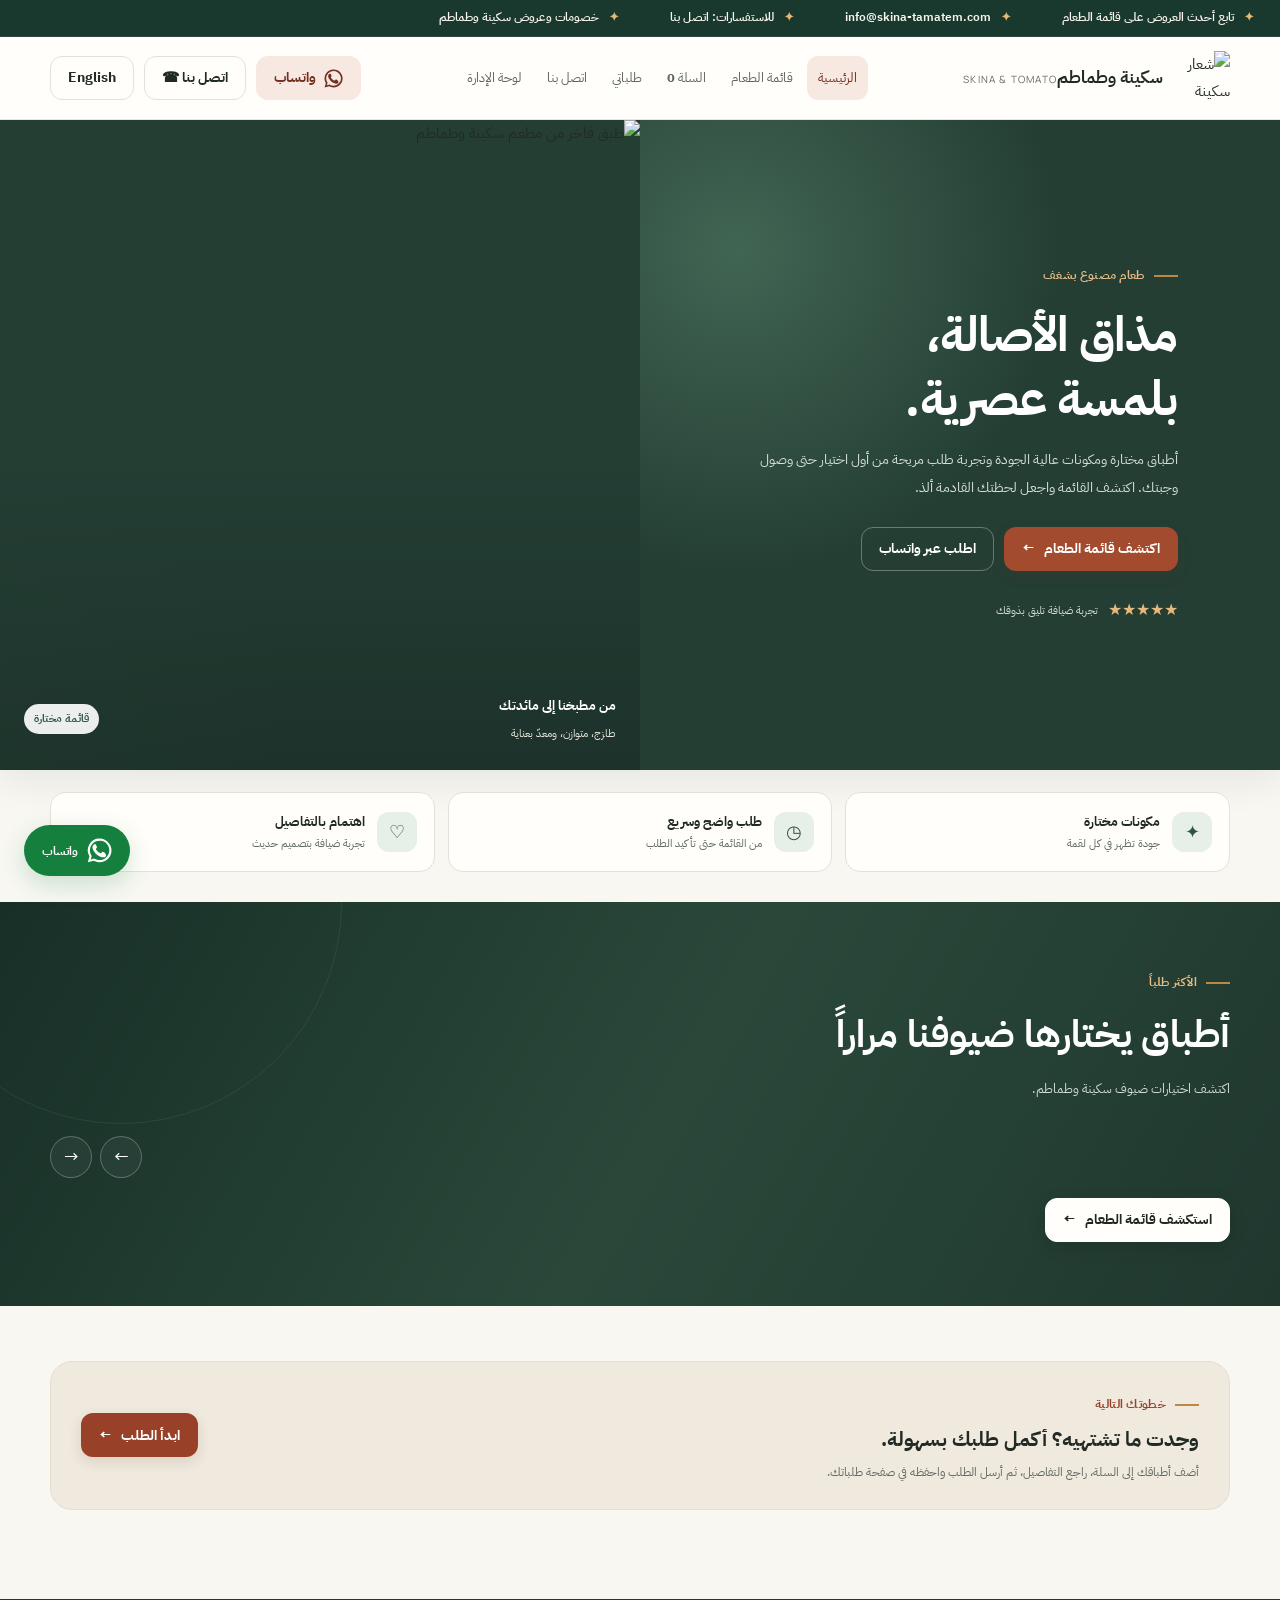
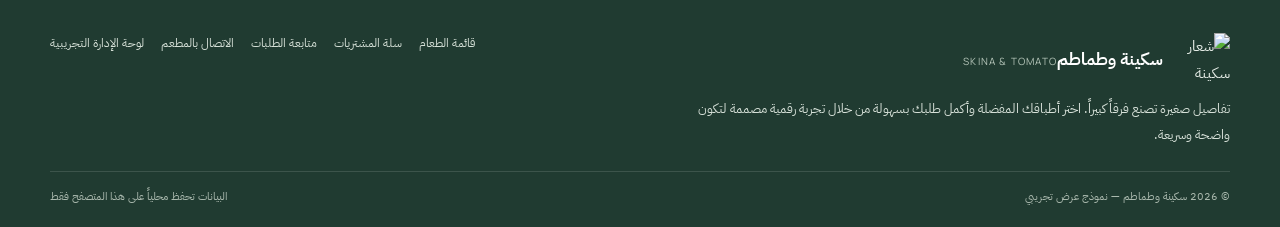
==== index.html @ c8df2e26 "Add Restaurant & Coffee System site (سكينة وطماطم) Co-Authored-By: Claude Opus 5.5 <noreply@anthropi" ====
<!doctype html>
<html lang="ar" dir="rtl">
<head>
  <meta charset="utf-8">
  <meta name="viewport" content="width=device-width, initial-scale=1">
  <meta name="theme-color" content="#243e34">
  <meta name="description" content="سكينة وطماطم - تجربة طعام راقية وطلب إلكتروني تجريبي.">
  <title>الرئيسية | سكينة وطماطم</title>
  <link rel="stylesheet" href="styles.css">
</head>
<body data-page="home" class="">
<div class="topline"><div class="ticker-viewport" aria-label="أخبار وعروض المطعم"><div class="ticker-track" id="ticker-track"><span>خصومات وعروض سكينة وطماطم</span><span>للاستفسارات: اتصل بنا</span><span>info@skina-tamatem.com</span><span>تابع أحدث العروض على قائمة الطعام</span></div></div></div>
<header class="site-header"><div class="container nav-wrap">
<a class="brand" href="index.html" aria-label="سكينة وطماطم - الرئيسية"><img class="brand-logo" src="assets/logo-tomato-knife.svg" alt="شعار سكينة وطماطم"><span><span class="brand-name" data-restaurant-name>سكينة وطماطم</span><span class="brand-en">SKINA & TOMATO</span></span></a>
<nav class="nav-links" aria-label="القائمة الرئيسية"><a href="index.html" class="active" data-nav="home">الرئيسية</a><a href="menu.html" class="" data-nav="menu">قائمة الطعام</a><a href="cart.html" class="" data-nav="cart">السلة <b class="nav-cart-count">0</b></a><a href="orders.html" class="" data-nav="orders">طلباتي</a><a href="contact.html">اتصل بنا</a><a href="admin.html" class="" data-nav="admin">لوحة الإدارة</a></nav>
<div class="nav-actions"><button class="btn btn-soft nav-order" data-action="chat-toggle"><svg class="wa-icon" viewBox="0 0 32 32" aria-hidden="true"><path fill="currentColor" d="M16 .8A15 15 0 0 0 3.1 23.5L1 31l7.7-2A15.1 15.1 0 1 0 16 .8zm0 27.4a12.2 12.2 0 0 1-6.2-1.7l-.5-.3-4.5 1.2 1.2-4.4-.3-.5A12.4 12.4 0 1 1 16 28.2zm6.8-9.3c-.4-.2-2.2-1.1-2.6-1.2-.4-.1-.6-.2-.9.2-.3.4-1 1.2-1.2 1.4-.2.3-.5.3-.9.1-2.5-1.2-4.1-2.2-5.7-5-.4-.7.4-.7 1.2-2.2.1-.3.1-.6 0-.8l-1.2-2.8c-.3-.7-.6-.6-.9-.6h-.8c-.3 0-.8.1-1.2.6-.4.4-1.6 1.5-1.6 3.7s1.6 4.3 1.8 4.6c.2.3 3.1 4.8 7.6 6.7 2.8 1.2 3.9 1.3 5.3 1.1.9-.1 2.2-.9 2.5-1.8.3-.9.3-1.7.2-1.8-.1-.2-.4-.3-.8-.5z"/></svg>واتساب</button><a class="btn btn-ghost phone-action" data-phone-link href="tel:" aria-label="اتصل بالمطعم">اتصل بنا ☎</a><button class="btn btn-ghost language-toggle" data-action="toggle-language" type="button">English</button><button class="icon-btn mobile-nav" data-action="mobile-nav" aria-label="فتح التنقل">☰</button></div>
</div><div class="container mobile-nav-links hidden" id="mobile-nav-links"><a href="index.html" class="active" data-nav="home">الرئيسية</a><a href="menu.html" class="" data-nav="menu">قائمة الطعام</a><a href="cart.html" class="" data-nav="cart">السلة</a><a href="orders.html" class="" data-nav="orders">طلباتي</a><a href="contact.html">اتصل بنا</a><a href="admin.html" data-nav="admin">لوحة الإدارة</a></div></header>
<main><section class="hero hero-fullbleed"><div class="hero-card"><div class="hero-copy"><span class="eyebrow">طعام مصنوع بشغف</span><h1>مذاق الأصالة،<br>بلمسة عصرية.</h1><p>أطباق مختارة ومكونات عالية الجودة وتجربة طلب مريحة من أول اختيار حتى وصول وجبتك. اكتشف القائمة واجعل لحظتك القادمة ألذ.</p><div class="hero-actions"><a class="btn btn-primary" href="menu.html">اكتشف قائمة الطعام <span>←</span></a><button class="btn btn-ghost" data-action="chat-toggle">اطلب عبر واتساب</button></div><div style="display:flex;align-items:center;gap:10px;margin-top:25px;color:#d3ded4;font-size:11px"><span style="color:#e6ba7f;font-size:16px">★★★★★</span><span>تجربة ضيافة تليق بذوقك</span></div></div><div class="hero-visual"><img id="home-hero-image" src="assets/hero-food-fallback.svg" alt="طبق فاخر من مطعم سكينة وطماطم"><div class="hero-note"><div><strong>من مطبخنا إلى مائدتك</strong><br><span>طازج، متوازن، ومعدّ بعناية</span></div><span class="pill" style="background:#ffffffea;color:#31594a">قائمة مختارة</span></div></div></div>
<div class="trust-row"><div class="trust-item"><div class="trust-icon">✦</div><div><strong>مكونات مختارة</strong><span>جودة تظهر في كل لقمة</span></div></div><div class="trust-item"><div class="trust-icon">◷</div><div><strong>طلب واضح وسريع</strong><span>من القائمة حتى تأكيد الطلب</span></div></div><div class="trust-item"><div class="trust-icon">♡</div><div><strong>اهتمام بالتفاصيل</strong><span>تجربة ضيافة بتصميم حديث</span></div></div></div></section><section class="popular-showcase" aria-label="الأكثر طلباً"><div class="popular-inner"><div class="popular-heading"><span class="eyebrow">الأكثر طلباً</span><h2>أطباق يختارها ضيوفنا مراراً</h2><p>اكتشف اختيارات ضيوف سكينة وطماطم.</p></div><div class="popular-carousel" id="popular-carousel"><div id="popular-slides" aria-live="polite"></div><div class="popular-controls"><div id="popular-dots" class="popular-dots"></div><div class="popular-arrows"><button type="button" data-action="popular-prev" aria-label="السابق">←</button><button type="button" data-action="popular-next" aria-label="التالي">→</button></div></div></div><a class="btn btn-primary popular-all" href="menu.html">استكشف قائمة الطعام <span>←</span></a></div></section>
<div class="container"><section class="section-sm"><div class="feature-band"><div><span class="eyebrow">خطوتك التالية</span><h3>وجدت ما تشتهيه؟ أكمل طلبك بسهولة.</h3><p>أضف أطباقك إلى السلة، راجع التفاصيل، ثم أرسل الطلب واحفظه في صفحة طلباتك.</p></div><a href="menu.html" class="btn btn-primary">ابدأ الطلب <span>←</span></a></div></section></div></main><footer class="footer"><div class="container"><div class="footer-inner"><div><a class="brand" href="index.html"><img class="brand-logo" src="assets/logo-tomato-knife.svg" alt="شعار سكينة وطماطم"><span><span class="brand-name" data-restaurant-name style="color:#fff">سكينة وطماطم</span><span class="brand-en" style="color:#b7c7bb">SKINA & TOMATO</span></span></a><p>تفاصيل صغيرة تصنع فرقاً كبيراً. اختر أطباقك المفضلة وأكمل طلبك بسهولة من خلال تجربة رقمية مصممة لتكون واضحة وسريعة.</p></div><div class="footer-links"><a href="menu.html">قائمة الطعام</a><a href="cart.html">سلة المشتريات</a><a href="orders.html">متابعة الطلبات</a><a href="contact.html">الاتصال بالمطعم</a><a href="admin.html">لوحة الإدارة التجريبية</a></div></div><div class="footer-bottom"><span>© <span id="year-now">2026</span> سكينة وطماطم — نموذج عرض تجريبي</span><span>البيانات تحفظ محلياً على هذا المتصفح فقط</span></div></div></footer>
<div id="toast" class="toast" role="status" aria-live="polite"></div>
<button class="whatsapp-fab" data-action="chat-toggle" aria-label="فتح مساعد واتساب"><svg class="wa-icon wa-icon-large" viewBox="0 0 32 32" aria-hidden="true"><path fill="currentColor" d="M16 .8A15 15 0 0 0 3.1 23.5L1 31l7.7-2A15.1 15.1 0 1 0 16 .8zm0 27.4a12.2 12.2 0 0 1-6.2-1.7l-.5-.3-4.5 1.2 1.2-4.4-.3-.5A12.4 12.4 0 1 1 16 28.2zm6.8-9.3c-.4-.2-2.2-1.1-2.6-1.2-.4-.1-.6-.2-.9.2-.3.4-1 1.2-1.2 1.4-.2.3-.5.3-.9.1-2.5-1.2-4.1-2.2-5.7-5-.4-.7.4-.7 1.2-2.2.1-.3.1-.6 0-.8l-1.2-2.8c-.3-.7-.6-.6-.9-.6h-.8c-.3 0-.8.1-1.2.6-.4.4-1.6 1.5-1.6 3.7s1.6 4.3 1.8 4.6c.2.3 3.1 4.8 7.6 6.7 2.8 1.2 3.9 1.3 5.3 1.1.9-.1 2.2-.9 2.5-1.8.3-.9.3-1.7.2-1.8-.1-.2-.4-.3-.8-.5z"/></svg><span>واتساب</span></button>
<div class="chat-panel" id="chat-panel" aria-label="مساعد واتساب"><div class="chat-top"><div><strong>مساعد سكينة وطماطم</strong><span>اختر كيف نساعدك في طلبك</span></div><button class="chat-close" data-action="chat-toggle" aria-label="إغلاق">×</button></div><div class="chat-body"><div class="chat-bubble">مرحباً بك! كيف يمكننا مساعدتك اليوم؟ سنجهز رسالتك ونفتح محادثة واتساب مع المطعم.</div><div class="chat-options"><button data-action="chat-topic" data-topic="order">🛍️ أريد إرسال طلبي الحالي</button><button data-action="chat-topic" data-topic="menu">🍽️ استفسار عن القائمة والأسعار</button><button data-action="chat-topic" data-topic="staff">💬 أريد التحدث مع فريق المطعم</button></div><div id="chat-error" class="chat-error">للتفعيل، أضف رقم واتساب المطعم من لوحة الإدارة. هذا النموذج لا يرسل رسائل تلقائياً ولا يتضمن خادماً خلفياً.</div></div></div>
<nav class="mobile-bottom-nav" aria-label="تنقل سريع"><a href="index.html" class="active" data-nav="home">الرئيسية</a><a href="menu.html" class="" data-nav="menu">المنيو</a><a href="cart.html" class="" data-nav="cart">السلة</a><a href="orders.html" class="" data-nav="orders">طلباتي</a></nav>

<script src="assets/translations.js" defer></script><script src="assets/app.js" defer></script>
</body></html>
---- styles.css ----
@import url('https://fonts.googleapis.com/css2?family=IBM+Plex+Sans+Arabic:wght@400;500;600;700&family=Manrope:wght@400;500;600;700;800&display=swap');
:root{--bg:#f7f5f0;--paper:#fffefa;--ink:#222a25;--muted:#707870;--line:#e8e4da;--brand:#9d432a;--brand-dark:#77321f;--brand-soft:#f7e8df;--green:#31594a;--green-soft:#e6efe9;--gold:#c18b48;--shadow:0 16px 50px rgba(36,39,31,.08);--radius:20px;--font:'IBM Plex Sans Arabic',Arial,sans-serif}
*{box-sizing:border-box}html{scroll-behavior:smooth}body{margin:0;background:var(--bg);color:var(--ink);font-family:var(--font);line-height:1.75}body,button,input,select,textarea{font-family:var(--font)}button,a,input,select,textarea{font-size:inherit}a{color:inherit;text-decoration:none}button{cursor:pointer}img{max-width:100%;display:block}button:focus-visible,a:focus-visible,input:focus-visible,select:focus-visible,textarea:focus-visible{outline:3px solid #dba486;outline-offset:2px}.container{width:min(1180px,calc(100% - 40px));margin-inline:auto}.topline{background:#243e34;color:#edf4ee;font-size:12px}.topline-inner{display:flex;align-items:center;justify-content:space-between;gap:16px;min-height:34px}.topline a{color:#fff3df}.site-header{background:rgba(255,254,250,.94);border-bottom:1px solid rgba(232,228,218,.9);position:sticky;top:0;z-index:30;backdrop-filter:blur(14px)}.nav-wrap{display:flex;align-items:center;justify-content:space-between;gap:24px;min-height:82px}.brand{display:inline-flex;align-items:center;gap:12px;flex-shrink:0}.brand-mark{height:46px;width:46px;border-radius:15px;background:linear-gradient(145deg,var(--brand),#c66d46);color:#fff;display:grid;place-items:center;font-size:23px;font-weight:800;box-shadow:0 8px 22px #9d432a2c}.brand-name{font-size:17px;font-weight:700;line-height:1.35}.brand-en{font-family:Manrope,sans-serif;font-size:10px;letter-spacing:2px;color:var(--muted);text-transform:uppercase}.nav-links{display:flex;align-items:center;gap:5px}.nav-links a{padding:10px 13px;border-radius:11px;font-size:13px;color:#5d665e;transition:.2s;white-space:nowrap}.nav-links a:hover,.nav-links a.active{background:var(--brand-soft);color:var(--brand-dark)}.nav-actions{display:flex;align-items:center;gap:10px}.mobile-nav{display:none}.mobile-nav-links{display:none}.mobile-nav-links a{padding:8px 12px;border-radius:9px;background:#f7f4ed;font-size:12px;color:#5d665e}.btn{display:inline-flex;align-items:center;justify-content:center;gap:9px;border:1px solid transparent;border-radius:12px;padding:11px 17px;min-height:44px;font-weight:700;font-size:13px;transition:transform .18s,background .18s,border-color .18s}.btn:hover{transform:translateY(-1px)}.btn-primary{background:var(--brand);color:white;box-shadow:0 8px 18px #9d432a20}.btn-primary:hover{background:var(--brand-dark)}.btn-soft{background:var(--brand-soft);color:var(--brand-dark)}.btn-ghost{background:var(--paper);border-color:var(--line);color:var(--ink)}.btn-danger{background:#fff0ed;color:#a93825;border-color:#f3d1c9}.btn-small{min-height:34px;padding:7px 11px;font-size:12px}.icon-btn{border:1px solid var(--line);background:var(--paper);height:38px;width:40px;border-radius:10px;display:inline-grid;place-items:center}.pill{display:inline-flex;align-items:center;gap:7px;border-radius:999px;padding:5px 10px;background:var(--green-soft);color:var(--green);font-size:11px;font-weight:700}.pill-dot{height:7px;width:7px;background:#4f8b66;border-radius:50%}.eyebrow{display:inline-flex;align-items:center;gap:9px;color:var(--brand);font-size:12px;font-weight:700;letter-spacing:.3px}.eyebrow:before{content:'';width:24px;height:2px;background:var(--gold);display:block}.section{padding:54px 0}.section-sm{padding:35px 0}.section-head{display:flex;justify-content:space-between;align-items:end;gap:22px;margin-bottom:25px}.section-head h2{margin:5px 0 0;font-size:clamp(23px,3vw,32px);line-height:1.35;letter-spacing:-.4px}.section-head p{color:var(--muted);font-size:13px;margin:8px 0 0;max-width:550px}.hero{padding:34px 0 30px}.hero-card{display:grid;grid-template-columns:1fr 1fr;min-height:440px;border-radius:30px;overflow:hidden;background:#243e34;box-shadow:var(--shadow)}.hero-copy{padding:clamp(30px,5vw,62px);color:#fff;display:flex;flex-direction:column;justify-content:center;align-items:flex-start;background:radial-gradient(circle at 15% 20%,#416553 0,transparent 43%),#243e34}.hero-copy .eyebrow{color:#e5bb87}.hero h1{font-size:clamp(30px,4vw,48px);line-height:1.35;margin:16px 0 14px;max-width:510px;letter-spacing:-.8px}.hero-copy p{color:#d5dfd7;max-width:470px;margin:0 0 25px;font-size:14px;line-height:2}.hero-actions{display:flex;flex-wrap:wrap;gap:10px}.hero .btn-primary{background:#c46c48}.hero .btn-ghost{background:transparent;border-color:#ffffff50;color:#fff}.hero-visual{position:relative;min-height:330px;overflow:hidden}.hero-visual img{width:100%;height:100%;position:absolute;inset:0;object-fit:cover;object-position:center;filter:saturate(.85)}.hero-visual:after{content:'';position:absolute;inset:0;background:linear-gradient(90deg,#243e3430,transparent 45%),linear-gradient(0deg,#182b25a3,transparent 48%)}.hero-note{position:absolute;z-index:1;bottom:24px;right:24px;left:24px;display:flex;align-items:center;justify-content:space-between;gap:18px;color:#fff}.hero-note strong{font-size:13px}.hero-note span{font-size:11px;color:#e6e6dc}.trust-row{display:grid;grid-template-columns:repeat(3,1fr);gap:13px;margin-top:18px}.trust-item{display:flex;align-items:center;gap:12px;padding:17px;border:1px solid var(--line);border-radius:15px;background:#fffefa}.trust-icon{height:40px;width:40px;display:grid;place-items:center;border-radius:12px;background:var(--green-soft);color:var(--green);font-size:18px;flex-shrink:0}.trust-item strong{display:block;font-size:13px}.trust-item span{display:block;color:var(--muted);font-size:11px;margin-top:1px}.product-grid{display:grid;grid-template-columns:repeat(4,minmax(0,1fr));gap:17px}.product-card{overflow:hidden;border-radius:18px;border:1px solid var(--line);background:var(--paper);display:flex;flex-direction:column;transition:transform .22s,box-shadow .22s;min-width:0}.product-card:hover{transform:translateY(-4px);box-shadow:var(--shadow)}.product-image{height:190px;position:relative;background:#e5e0d6;overflow:hidden}.product-image img{height:100%;width:100%;object-fit:cover;transition:transform .4s}.product-card:hover .product-image img{transform:scale(1.04)}.product-tag{position:absolute;top:12px;right:12px;background:#fffefaeb;border:1px solid #ffffffa8;border-radius:999px;padding:4px 9px;font-size:10px;font-weight:700;color:var(--green);backdrop-filter:blur(8px)}.product-body{padding:16px;display:flex;flex-direction:column;flex:1;gap:11px}.product-cat{font-size:10px;color:var(--brand);font-weight:700}.product-card h3{margin:3px 0 0;font-size:15px;line-height:1.55}.product-card p{font-size:11px;color:var(--muted);line-height:1.9;margin:0;display:-webkit-box;-webkit-line-clamp:2;-webkit-box-orient:vertical;overflow:hidden;min-height:40px}.product-bottom{display:flex;align-items:center;justify-content:space-between;gap:10px;margin-top:auto;padding-top:3px}.price{font-family:Manrope,var(--font);font-size:16px;font-weight:800;color:var(--brand);direction:ltr;white-space:nowrap}.price small{font-family:var(--font);font-size:10px;color:var(--muted);font-weight:500;direction:rtl}.add-btn{width:37px;height:37px;flex-shrink:0;border:0;border-radius:11px;background:var(--green);color:#fff;font-size:20px;display:grid;place-items:center}.add-btn:hover{background:#1c3d30}.add-btn:disabled{background:#c9ccc7;cursor:not-allowed}.out-of-stock{filter:grayscale(.4);opacity:.68}.feature-band{background:#efe9de;border:1px solid #e6ddcf;border-radius:22px;padding:26px 30px;display:flex;align-items:center;justify-content:space-between;gap:20px}.feature-band h3{font-size:20px;margin:5px 0}.feature-band p{font-size:12px;color:var(--muted);margin:0}.page-heading{padding:34px 0 26px}.page-heading .breadcrumbs{font-size:11px;color:var(--muted);margin-bottom:9px}.page-heading h1{font-size:clamp(26px,3vw,36px);line-height:1.3;margin:0;letter-spacing:-.5px}.page-heading p{margin:8px 0 0;color:var(--muted);font-size:13px;max-width:690px}.filter-row{display:flex;gap:12px;align-items:center;justify-content:space-between;flex-wrap:wrap;margin:16px 0 24px}.search-box{position:relative;flex:1;max-width:440px;min-width:210px}.search-box input{width:100%;border:1px solid var(--line);background:var(--paper);height:46px;border-radius:12px;padding:0 43px 0 14px;color:var(--ink)}.search-icon{position:absolute;right:14px;top:10px;color:#8c938b}.category-chips{display:flex;gap:7px;flex-wrap:wrap}.chip{border:1px solid var(--line);background:var(--paper);border-radius:999px;padding:8px 14px;font-size:11px;color:#636d64;font-weight:600}.chip.active,.chip:hover{background:var(--green);border-color:var(--green);color:#fff}.layout-two{display:grid;grid-template-columns:minmax(0,1fr) 340px;gap:24px;align-items:start}.panel{background:var(--paper);border:1px solid var(--line);border-radius:18px;padding:22px}.panel h2,.panel h3{margin:0 0 15px;font-size:17px}.summary-panel{position:sticky;top:115px}.summary-line{display:flex;justify-content:space-between;gap:12px;padding:8px 0;color:#687168;font-size:12px}.summary-line strong{color:var(--ink);font-weight:700}.summary-total{border-top:1px dashed #d7d0c4;margin-top:12px;padding-top:17px;font-size:15px;color:var(--ink)}.summary-total strong{font-size:19px;color:var(--brand);font-family:Manrope,sans-serif}.cart-row{display:grid;grid-template-columns:86px minmax(0,1fr) auto;gap:14px;align-items:center;padding:14px 0;border-bottom:1px solid #eeeae2}.cart-row:last-child{border-bottom:0}.cart-thumb{width:86px;height:78px;object-fit:cover;border-radius:12px;background:#eae5da}.cart-title{font-size:13px;font-weight:700;margin-bottom:3px}.cart-desc{font-size:10px;color:var(--muted)}.qty-control{display:flex;align-items:center;gap:7px;margin-top:9px}.qty-control button{border:1px solid var(--line);background:#fff;border-radius:8px;width:27px;height:27px;color:var(--ink);display:grid;place-items:center}.qty-control span{font-family:Manrope,sans-serif;font-size:12px;min-width:16px;text-align:center}.cart-actions{display:flex;flex-direction:column;align-items:end;gap:10px}.remove-link{border:0;background:transparent;color:#a64734;font-size:10px;padding:0}.empty-state{padding:44px 18px;text-align:center;border:1px dashed #d9d2c6;border-radius:16px;background:#fcfaf6}.empty-icon{margin:0 auto 12px;width:56px;height:56px;border-radius:18px;background:var(--brand-soft);color:var(--brand);display:grid;place-items:center;font-size:25px}.empty-state h3{font-size:17px;margin:0 0 5px}.empty-state p{font-size:12px;color:var(--muted);margin:0 auto 17px;max-width:420px}.form-grid{display:grid;grid-template-columns:repeat(2,minmax(0,1fr));gap:15px}.field{display:flex;flex-direction:column;gap:6px}.field.full{grid-column:1/-1}.field label{font-size:12px;font-weight:700}.field input,.field select,.field textarea{width:100%;min-height:44px;border:1px solid var(--line);background:#fffefa;border-radius:11px;padding:10px 12px;color:var(--ink)}.field textarea{min-height:90px;resize:vertical}.field small{font-size:10px;color:var(--muted)}.radio-row{display:flex;gap:10px;flex-wrap:wrap}.choice{flex:1;min-width:155px;display:flex;align-items:flex-start;gap:10px;padding:14px;border:1px solid var(--line);border-radius:13px;background:#fffefa;cursor:pointer}.choice:has(input:checked){border-color:var(--green);background:var(--green-soft)}.choice input{margin-top:5px;accent-color:var(--green)}.choice strong{display:block;font-size:12px}.choice span{display:block;color:var(--muted);font-size:10px}.notice{background:#f5f0e6;border:1px solid #e8dfce;color:#756141;border-radius:11px;padding:12px 14px;font-size:11px;line-height:1.8}.success-banner{background:var(--green-soft);border:1px solid #cce0d2;color:#265640;padding:17px;border-radius:14px;display:flex;align-items:flex-start;gap:13px;margin-bottom:18px}.success-banner .check{width:33px;height:33px;border-radius:50%;background:#fff;display:grid;place-items:center;flex-shrink:0}.success-banner strong{display:block;font-size:14px}.success-banner span{display:block;font-size:11px;margin-top:3px}.orders-list{display:flex;flex-direction:column;gap:14px}.order-card{padding:20px;border:1px solid var(--line);border-radius:16px;background:var(--paper)}.order-top{display:flex;align-items:flex-start;justify-content:space-between;gap:15px}.order-id{font-family:Manrope,sans-serif;font-size:13px;font-weight:800}.order-meta{font-size:10px;color:var(--muted);margin-top:3px}.status{display:inline-flex;align-items:center;border-radius:999px;padding:5px 10px;font-size:10px;font-weight:700;white-space:nowrap}.status-received{background:#f4ead5;color:#8a611c}.status-preparing{background:#e5eaf9;color:#4159a1}.status-ready{background:#e4efe7;color:#2c6842}.status-delivering{background:#f7e7dc;color:#95522d}.status-completed{background:#e3f1e9;color:#1c6a44}.status-cancelled{background:#f8e5e1;color:#a13e2e}.order-items{color:var(--muted);font-size:11px;margin:13px 0}.order-foot{border-top:1px solid #eeeae2;padding-top:13px;display:flex;justify-content:space-between;align-items:center;gap:14px}.order-foot strong{font-size:15px;color:var(--brand)}.footer{margin-top:45px;background:#203b31;color:#e7eee8;padding:34px 0 20px}.footer-inner{display:flex;align-items:flex-start;justify-content:space-between;gap:28px}.footer p{font-size:11px;color:#bac9be;max-width:420px;margin:9px 0 0}.footer-links{display:flex;gap:15px;flex-wrap:wrap;font-size:11px;color:#d4dfd6}.footer-bottom{border-top:1px solid #ffffff20;margin-top:24px;padding-top:15px;color:#aab9ae;font-size:10px;display:flex;justify-content:space-between;gap:10px}.toast{position:fixed;z-index:80;bottom:24px;right:24px;max-width:min(390px,calc(100% - 32px));padding:12px 17px;background:#223d32;color:#fff;border-radius:12px;box-shadow:var(--shadow);font-size:12px;opacity:0;transform:translateY(12px);pointer-events:none;transition:.22s}.toast.show{opacity:1;transform:translateY(0)}.whatsapp-fab{position:fixed;left:24px;bottom:24px;z-index:40;border:0;background:#217a50;color:white;border-radius:999px;box-shadow:0 8px 22px #1a654433;display:flex;align-items:center;gap:9px;padding:13px 18px;font-size:12px;font-weight:700}.chat-panel{display:none;position:fixed;left:24px;bottom:85px;width:min(340px,calc(100vw - 32px));z-index:41;background:var(--paper);border:1px solid var(--line);border-radius:18px;box-shadow:0 20px 70px #15231935;overflow:hidden}.chat-panel.open{display:block;animation:rise .18s ease}.chat-top{background:#217a50;color:#fff;padding:16px;display:flex;align-items:center;justify-content:space-between}.chat-top strong{font-size:14px;display:block}.chat-top span{font-size:10px;color:#d4efdf}.chat-close{background:transparent;border:0;color:white;font-size:21px}.chat-body{padding:16px}.chat-bubble{padding:12px;background:#f1f3ed;border-radius:13px 13px 13px 3px;font-size:11px;margin-bottom:12px}.chat-options{display:grid;gap:8px}.chat-options button{background:#fff;border:1px solid var(--line);border-radius:10px;padding:10px 12px;text-align:right;font-size:11px;color:var(--ink)}.chat-options button:hover{border-color:#8db8a0;background:#f4faf6}.chat-error{font-size:10px;color:#a13e2e;margin-top:11px;line-height:1.7}.admin-shell{display:grid;grid-template-columns:230px minmax(0,1fr);gap:25px;align-items:start;padding:30px 0 55px}.admin-sidebar{background:#243e34;color:#fff;border-radius:19px;padding:20px;position:sticky;top:110px}.admin-sidebar .admin-label{font:700 10px Manrope,sans-serif;letter-spacing:1.4px;color:#b6c9bc;text-transform:uppercase;margin:0 0 14px}.admin-sidebar button{width:100%;display:flex;align-items:center;gap:10px;border:0;background:transparent;color:#d8e2db;border-radius:10px;padding:12px;text-align:right;margin:3px 0;font-size:12px}.admin-sidebar button.active,.admin-sidebar button:hover{background:#ffffff18;color:#fff}.admin-sidebar button .nav-symbol{width:23px;text-align:center;font-size:17px}.admin-content{min-width:0}.admin-topbar{display:flex;justify-content:space-between;align-items:center;gap:15px;margin-bottom:22px}.admin-topbar h1{margin:0;font-size:28px;line-height:1.3}.admin-topbar p{margin:5px 0 0;color:var(--muted);font-size:12px}.metric-grid{display:grid;grid-template-columns:repeat(4,minmax(0,1fr));gap:13px;margin-bottom:20px}.metric{background:var(--paper);border:1px solid var(--line);border-radius:16px;padding:18px}.metric-label{font-size:10px;color:var(--muted);font-weight:600}.metric-value{font:800 25px Manrope,sans-serif;color:var(--ink);margin:8px 0 4px;direction:ltr;text-align:right}.metric-note{font-size:10px;color:var(--green)}.admin-section{display:none}.admin-section.active{display:block}.admin-card{background:var(--paper);border:1px solid var(--line);border-radius:17px;padding:20px;margin-bottom:16px}.admin-card-head{display:flex;justify-content:space-between;align-items:center;gap:12px;margin-bottom:15px}.admin-card-head h2{margin:0;font-size:16px}.admin-card-head p{margin:4px 0 0;font-size:10px;color:var(--muted)}.admin-orders-list,.admin-products-list{display:grid;gap:10px}.admin-order-row,.admin-product-row{display:grid;grid-template-columns:minmax(0,1fr) auto auto;gap:14px;align-items:center;padding:13px;border:1px solid #ede9e0;border-radius:12px}.admin-product-row{grid-template-columns:52px minmax(0,1fr) auto auto}.admin-mini-image{width:52px;height:50px;object-fit:cover;border-radius:9px}.row-main strong{font-size:12px;display:block}.row-main span{font-size:10px;color:var(--muted);display:block}.row-price{font:700 12px Manrope,sans-serif;direction:ltr}.admin-select{max-width:180px;min-width:120px;border:1px solid var(--line);border-radius:9px;background:#fff;padding:8px;font-size:11px}.admin-empty{text-align:center;padding:25px;color:var(--muted);font-size:12px}.modal-backdrop{position:fixed;inset:0;z-index:90;background:#182a22a6;display:none;align-items:center;justify-content:center;padding:18px}.modal-backdrop.open{display:flex}.modal{width:min(610px,100%);max-height:90vh;overflow:auto;background:var(--paper);border-radius:20px;padding:24px;box-shadow:0 30px 90px #0003}.modal-head{display:flex;justify-content:space-between;align-items:center;gap:10px;margin-bottom:18px}.modal-head h2{font-size:19px;margin:0}.modal-close{border:0;background:#f1eee6;border-radius:10px;width:36px;height:36px;font-size:20px}.admin-sidebar .brand-name{color:#fff}.admin-sidebar .brand-en{color:#b6c9bc}.admin-sidebar .brand{margin-bottom:22px}.toggle-row{display:flex;flex-direction:row;align-items:center;justify-content:space-between;gap:15px;padding:12px 0}.toggle-row input{accent-color:var(--green);width:18px;height:18px}.admin-tabs{display:none}.subtle{color:var(--muted);font-size:11px}.hidden{display:none!important}.mobile-bottom-nav{display:none}
@keyframes rise{from{transform:translateY(8px);opacity:.4}to{transform:translateY(0);opacity:1}}
@media(max-width:1050px){.nav-links a{padding:9px 8px;font-size:12px}.nav-actions .nav-order{display:none}.product-grid{grid-template-columns:repeat(3,minmax(0,1fr))}.hero-card{min-height:390px}.metric-grid{grid-template-columns:repeat(2,minmax(0,1fr))}.admin-shell{grid-template-columns:200px minmax(0,1fr)}}
@media(max-width:800px){.mobile-nav-links:not(.hidden){display:flex;gap:7px;flex-wrap:wrap;padding-bottom:12px}.container{width:min(100% - 28px,650px)}.topline-inner{justify-content:center}.topline-inner span:last-child{display:none}.nav-wrap{min-height:70px}.nav-links{display:none}.nav-actions .btn{display:none}.mobile-nav{display:inline-grid}.hero{padding-top:20px}.hero-card{grid-template-columns:1fr}.hero-copy{order:2;padding:28px}.hero-visual{order:1;min-height:260px}.hero h1{font-size:30px}.trust-row{grid-template-columns:1fr;gap:9px}.trust-item{padding:12px}.section{padding:38px 0}.section-head{align-items:flex-start;flex-direction:column;gap:10px}.product-grid{grid-template-columns:repeat(2,minmax(0,1fr));gap:12px}.product-image{height:155px}.product-body{padding:12px}.product-card h3{font-size:13px}.product-card p{font-size:10px}.product-bottom .price{font-size:14px}.feature-band{align-items:flex-start;flex-direction:column;padding:22px}.page-heading{padding:25px 0 18px}.layout-two{grid-template-columns:1fr}.summary-panel{position:static}.form-grid{grid-template-columns:1fr}.field.full{grid-column:auto}.cart-row{grid-template-columns:65px minmax(0,1fr) auto;gap:10px}.cart-thumb{width:65px;height:66px}.cart-actions{gap:7px}.footer-inner{flex-direction:column}.footer-bottom{flex-direction:column;gap:4px}.whatsapp-fab{bottom:78px;left:14px;padding:12px 14px}.chat-panel{left:14px;bottom:138px}.mobile-bottom-nav{position:fixed;bottom:0;left:0;right:0;z-index:35;display:flex;align-items:stretch;justify-content:space-around;background:#fffefaee;backdrop-filter:blur(12px);border-top:1px solid var(--line);padding:7px 5px calc(7px + env(safe-area-inset-bottom));box-shadow:0 -6px 25px #1a25151a}.mobile-bottom-nav a{flex:1;text-align:center;font-size:10px;color:var(--muted);padding:5px 2px;border-radius:9px}.mobile-bottom-nav a.active{color:var(--brand);background:var(--brand-soft)}body{padding-bottom:55px}.admin-shell{grid-template-columns:1fr;padding:20px 0 40px}.admin-sidebar{position:static;padding:10px;display:flex;gap:4px;overflow:auto}.admin-sidebar .admin-label{display:none}.admin-sidebar button{width:auto;white-space:nowrap;padding:10px}.admin-sidebar button .nav-text{display:block}.admin-sidebar button .nav-symbol{width:auto}.admin-topbar h1{font-size:23px}.admin-tabs{display:flex;gap:6px;overflow:auto}.admin-order-row{grid-template-columns:minmax(0,1fr) auto}.admin-order-row .admin-select{grid-column:1/-1;max-width:none;width:100%}.admin-product-row{grid-template-columns:46px minmax(0,1fr) auto}.admin-product-row .product-actions{grid-column:2/-1}.admin-product-row .row-price{grid-column:3;grid-row:1}.metric{padding:14px}.metric-value{font-size:21px}}
@media(max-width:430px){.product-grid{grid-template-columns:1fr 1fr}.product-image{height:132px}.product-card p{min-height:37px}.product-tag{top:7px;right:7px;font-size:9px;padding:3px 7px}.add-btn{width:33px;height:33px}.product-body{gap:8px;padding:10px}.order-top{flex-direction:column}.order-foot{align-items:flex-start;flex-direction:column}.hero-visual{min-height:210px}.hero-copy{padding:23px}.hero h1{font-size:27px}.metric-grid{gap:8px}.metric{padding:12px}.admin-topbar{align-items:flex-start;flex-direction:column}.admin-card{padding:13px}.admin-order-row{padding:10px}}

/* Update pack: full-bleed hero, contact and category management */
.hero-fullbleed{width:100vw;position:relative;left:50%;right:50%;margin-left:-50vw;margin-right:-50vw;padding:0 0 30px;overflow:hidden}.hero-fullbleed .hero-card{width:100%;max-width:none;border-radius:0;min-height:clamp(440px,54vw,650px);grid-template-columns:minmax(0,1fr) minmax(0,1fr)}.hero-fullbleed .hero-copy{padding:clamp(30px,8vw,110px);}.hero-fullbleed .hero-visual{min-height:clamp(440px,54vw,650px)}.hero-fullbleed .trust-row{width:min(1180px,calc(100% - 40px));margin:22px auto 0}.phone-action{white-space:nowrap}.contact-grid{display:grid;grid-template-columns:repeat(3,minmax(0,1fr));gap:16px;padding-bottom:50px}.contact-card{min-height:235px;display:flex;flex-direction:column;align-items:flex-start;gap:8px}.contact-card h2{margin:0;font-size:19px}.contact-card p{font-size:13px;color:var(--muted)}.contact-icon{height:48px;width:48px;border-radius:14px;background:var(--green-soft);color:var(--green);display:grid;place-items:center;font-size:24px}.disabled-phone{opacity:.7}.admin-sidebar button[data-admin-tab="categories"]{font-weight:600}
@media(max-width:800px){.hero-fullbleed .hero-card{grid-template-columns:1fr;min-height:0}.hero-fullbleed .hero-copy{order:2;padding:30px 24px}.hero-fullbleed .hero-visual{order:1;min-height:280px}.hero-fullbleed .trust-row{width:calc(100% - 28px)}.contact-grid{grid-template-columns:1fr}.phone-action{display:none!important}}

/* Dropdown category filter */
.category-select-label{display:flex;align-items:center;gap:12px;min-width:min(100%,360px);font-size:12px;font-weight:700;color:var(--muted)}.category-select-label select{flex:1;min-width:190px;min-height:46px;border:1px solid var(--line);border-radius:12px;background:var(--paper);color:var(--ink);padding:10px 38px 10px 12px;font-size:13px;box-shadow:0 4px 14px #203b3108}.category-select-label select:focus{outline:3px solid #dba486;outline-offset:2px}.delivery-map{width:100%;height:320px;border:1px solid var(--line);border-radius:14px;overflow:hidden;z-index:1}.map-tools{display:flex;align-items:center;justify-content:space-between;gap:10px;flex-wrap:wrap}.location-status{font-size:11px;color:var(--muted);line-height:1.6}.location-status.location-selected{color:#236947;font-weight:700}.address-method-row{display:flex;gap:10px;flex-wrap:wrap}.address-method-row .choice{min-width:145px}
@media(max-width:600px){.category-select-label{width:100%;align-items:stretch;flex-direction:column;gap:5px}.category-select-label select{width:100%;min-width:0}.delivery-map{height:280px}}

/* Order details popup */
.order-modal{width:min(760px,100%);padding:24px}.order-detail-grid{display:grid;grid-template-columns:repeat(2,minmax(0,1fr));gap:11px}.order-detail-box{min-width:0;padding:13px 14px;border:1px solid var(--line);border-radius:12px;background:#fffefa}.order-detail-wide{grid-column:1/-1}.order-detail-label{display:block;color:var(--muted);font-size:10px;margin-bottom:6px}.order-detail-box>strong{display:block;font-size:12px;overflow-wrap:anywhere}.order-detail-box p{margin:0;font-size:12px;line-height:1.8;overflow-wrap:anywhere}.order-detail-box .btn{margin-top:10px}.order-detail-items{display:grid;gap:0}.order-detail-item{display:flex;justify-content:space-between;align-items:flex-start;gap:15px;padding:9px 0;border-bottom:1px solid #eeeae2;font-size:11px}.order-detail-item:last-child{border-bottom:0}.order-detail-item span{overflow-wrap:anywhere}.order-detail-item strong{white-space:nowrap;font-size:11px}.order-detail-totals{display:grid;gap:8px;margin-top:13px;padding:14px;border-radius:12px;background:#f5f2eb}.order-detail-totals>div{display:flex;justify-content:space-between;gap:15px;font-size:11px}.order-detail-grand{border-top:1px solid #ddd5c8;padding-top:10px;margin-top:3px;font-size:13px!important;font-weight:800}.order-detail-grand strong{color:var(--brand)}
@media(max-width:640px){.admin-order-row{grid-template-columns:minmax(0,1fr) auto;gap:9px}.admin-order-row .row-main{grid-column:1/-1}.admin-order-row .admin-select{min-width:0;width:100%}.order-modal{padding:17px}.order-detail-grid{grid-template-columns:1fr}.order-detail-wide{grid-column:auto}.order-detail-item{gap:8px}}
.admin-order-row{grid-template-columns:minmax(0,1fr) auto auto auto}

/* V6: full-width rotating popular-dishes showcase and product discounts */
.popular-showcase{width:100%;background:linear-gradient(120deg,#182f27 0%,#29483a 52%,#20372e 100%);color:#fff;position:relative;overflow:hidden;padding:clamp(34px,5vw,68px) 0;margin:0 0 20px}
.popular-showcase:before{content:"";position:absolute;width:440px;height:440px;border:1px solid #ffffff12;border-radius:50%;top:-220px;left:-100px;pointer-events:none}
.popular-inner{width:min(1180px,calc(100% - 40px));margin:auto;display:grid;grid-template-columns:minmax(190px,.72fr) minmax(0,1.65fr);gap:20px 44px;align-items:center;position:relative}
.popular-heading{grid-column:1/-1}.popular-heading .eyebrow{color:#e9bd83}.popular-heading h2{font-size:clamp(24px,3vw,38px);margin:7px 0 8px;color:#fff}.popular-heading p{margin:0;color:#d1ddd5;font-size:13px}
.popular-carousel{min-width:0;grid-column:1/-1}.popular-slide{min-height:340px;display:grid;grid-template-columns:minmax(0,1.05fr) minmax(0,1fr);overflow:hidden;border:1px solid #ffffff22;border-radius:24px;background:#ffffff0a;box-shadow:0 22px 65px #07140f38;animation:popularFade .45s ease both}.popular-image{min-height:340px;position:relative;background:#172b23;overflow:hidden}.popular-image:after{content:"";position:absolute;inset:0;background:linear-gradient(90deg,transparent 60%,#213a30a0)}.popular-image img{width:100%;height:100%;position:absolute;inset:0;object-fit:cover}.popular-copy{display:flex;flex-direction:column;justify-content:center;align-items:flex-start;padding:clamp(22px,4vw,48px);gap:13px}.popular-kicker{font-size:11px;color:#efc48f;font-weight:800;letter-spacing:.4px}.popular-copy h3{font-size:clamp(23px,3vw,36px);line-height:1.35;margin:0;color:#fff}.popular-copy p{font-size:13px;line-height:1.9;color:#d3dfd7;margin:0;max-width:540px}.popular-price{font-size:19px;font-weight:800}.popular-price .price-current{color:#f4c58d}.popular-price .price-old{color:#c0cbc4}.popular-actions{display:flex;gap:9px;flex-wrap:wrap;margin-top:5px}.popular-actions .btn-ghost{color:#fff;border-color:#ffffff55}.popular-controls{display:flex;align-items:center;justify-content:space-between;gap:15px;margin-top:15px}.popular-dots{display:flex;align-items:center;gap:7px}.popular-dot{border:0;width:8px;height:8px;border-radius:99px;background:#ffffff55;padding:0;cursor:pointer;transition:width .2s,background .2s}.popular-dot.active{width:27px;background:#edbd83}.popular-arrows{display:flex;gap:8px}.popular-arrows button{height:37px;width:37px;border-radius:50%;border:1px solid #ffffff40;background:#ffffff0b;color:#fff;font-size:18px;cursor:pointer}.popular-arrows button:hover{background:#ffffff20}.popular-all{grid-column:1/-1;justify-self:start}.popular-empty{padding:35px;text-align:center;color:#e0e9e3;border:1px dashed #ffffff44;border-radius:16px}.price-current{font-weight:800}.price-old{font-size:.78em;color:#8b918b;font-weight:500;margin-inline-start:4px}.discount-badge{display:inline-block;background:#fce8dc;color:#9a452d;border-radius:6px;padding:3px 6px;font-size:9px;font-weight:800;white-space:nowrap}.product-discount-ribbon{position:absolute;top:12px;left:12px;background:#a9442b;color:#fff;padding:6px 9px;border-radius:8px;font-size:10px;font-weight:800;box-shadow:0 3px 12px #0002}.product-image{position:relative}.product-bottom .price{display:flex;flex-wrap:wrap;align-items:center;gap:3px 6px}.row-price .price-old{font-size:10px}.row-price .price-current{color:#a9442b}
@keyframes popularFade{from{opacity:.45;transform:translateY(5px)}to{opacity:1;transform:translateY(0)}}
@media(max-width:800px){.popular-inner{width:calc(100% - 28px);grid-template-columns:1fr;gap:18px}.popular-heading{grid-column:auto}.popular-slide{grid-template-columns:1fr;min-height:0}.popular-image{min-height:230px;height:clamp(230px,55vw,340px)}.popular-image:after{background:linear-gradient(0deg,#213a30a0,transparent 55%)}.popular-copy{padding:24px}.popular-all{grid-column:auto}.popular-showcase{padding:34px 0}.popular-controls{margin-top:12px}}
@media(max-width:430px){.popular-image{min-height:205px;height:205px}.popular-copy h3{font-size:24px}.popular-copy p{font-size:12px}.popular-actions .btn{flex:1;justify-content:center;padding-inline:10px}.product-bottom .price{font-size:12px}.discount-badge{font-size:8px}}

/* V7 brand, ticker, WhatsApp and digital payment refinements */
.brand-logo{width:58px;height:54px;object-fit:contain;flex-shrink:0}.brand{gap:9px}.brand-en{letter-spacing:1.2px}
.topline{background:#19392e;color:#f8f6ef;overflow:hidden;border-bottom:1px solid #ffffff14}.ticker-viewport{width:100%;overflow:hidden;min-height:36px;display:flex;align-items:center}.ticker-track{display:flex;align-items:center;gap:0;width:max-content;min-width:max-content;white-space:nowrap;animation:ticker-scroll 36s linear infinite;direction:ltr}.ticker-track:hover{animation-play-state:paused}.ticker-track span{display:inline-flex;align-items:center;gap:10px;padding:0 30px;font-size:11px;font-weight:600;direction:rtl}.ticker-track span:before{content:'✦';color:#e7b976;font-size:12px}.wa-icon{width:19px;height:19px;flex:0 0 auto}.wa-icon-large{width:25px;height:25px}.nav-order{gap:8px}.whatsapp-fab{background:#20a65a;gap:9px}.whatsapp-fab:hover{background:#168b49}.mobile-nav{display:none!important}.payment-options{display:grid;grid-template-columns:repeat(2,minmax(0,1fr));gap:10px}.digital-payment-details{margin-top:14px;padding:16px;border:1px solid #d5e4d8;border-radius:14px;background:#f4faf5}.digital-payment-details h3{font-size:14px;margin:0 0 10px;color:var(--green)}.payment-info-row{display:flex;justify-content:space-between;align-items:flex-start;gap:15px;padding:9px 0;border-bottom:1px solid #dfe9e0;font-size:12px}.payment-info-row:last-child{border-bottom:0}.payment-info-row span{color:var(--muted)}.payment-info-row strong{overflow-wrap:anywhere;text-align:left}.digital-payment-details>small{display:block;margin-top:10px;line-height:1.8;color:var(--muted);font-size:10px}
@keyframes ticker-scroll{0%{transform:translateX(0)}100%{transform:translateX(-50%)}}
@media(max-width:800px){.mobile-nav{display:inline-grid!important}.brand-logo{width:48px;height:46px}.ticker-track span{padding-inline:20px}.payment-options{grid-template-columns:1fr}.ticker-track{animation-duration:28s}}
@media(prefers-reduced-motion:reduce){.ticker-track{animation:none}.popular-slide{animation:none}}

/* V8 refinements: compact customer form, accessible cart removal, Visa demo fields */
.customer-form-grid{grid-template-columns:repeat(2,minmax(0,1fr));gap:13px 16px}
.customer-form-grid .field>label{font-size:12px;font-weight:700;margin-bottom:5px}
.customer-form-grid input:not([type=radio]),.customer-form-grid textarea,.customer-form-grid select{min-height:42px;padding:9px 12px;border-radius:10px;font-size:13px}
.customer-form-grid textarea{min-height:88px}
.customer-form-grid .choice{padding:11px 12px;gap:9px}
.customer-form-grid .choice strong{font-size:12px}
.customer-form-grid .choice span span{font-size:10px}
.visa-fields{display:grid;gap:12px;padding:14px;border:1px solid var(--line);border-radius:14px;background:#fffefa}
.visa-pair{display:grid;grid-template-columns:1fr 1fr;gap:12px}
.visa-fields input{width:100%;min-height:42px;border:1px solid var(--line);border-radius:9px;padding:9px 12px;direction:ltr;text-align:left}
.visa-fields .notice{font-size:11px;line-height:1.7;margin:0}
.remove-link{display:inline-flex;align-items:center;justify-content:center;gap:8px;min-height:42px;padding:9px 13px;border:1px solid #e8b8ad;border-radius:11px;background:#fff0ed;color:#a52e20;font-weight:800;font-size:13px;white-space:nowrap}
.remove-link:before{content:' ';display:inline-block;width:16px;height:16px;background:currentColor;mask:url("data:image/svg+xml,%3Csvg xmlns='http://www.w3.org/2000/svg' viewBox='0 0 24 24' fill='none' stroke='black' stroke-width='2' stroke-linecap='round' stroke-linejoin='round'%3E%3Cpath d='M3 6h18M8 6V4h8v2m-11 0 1 14h12l1-14M10 11v5m4-5v5'/%3E%3C/svg%3E") center/contain no-repeat}
.remove-link:hover{background:#fce1dc;border-color:#d88c7c}
.popular-all{color:#111!important}.popular-all:hover{color:#111!important}
@media(max-width:800px){.customer-form-grid{grid-template-columns:1fr}.visa-pair{grid-template-columns:1fr 1fr}}


/* V11 — visual quality, accessibility, and responsive refinements */
:root {
  --bg: #f8f7f2;
  --paper: #fffefa;
  --ink: #222a25;
  --muted: #626b63;
  --line: #e5e1d8;
  --brand: #984128;
  --brand-dark: #742f1f;
  --brand-soft: #f7e9e1;
  --green: #2f5546;
  --green-soft: #e7efe9;
  --gold: #bd8745;
  --shadow: 0 12px 34px rgba(24, 40, 30, .075);
  --radius: 18px;
}
html { scroll-padding-top: 96px; }
body { background: var(--bg); color: var(--ink); font-size: 15px; line-height: 1.8; -webkit-font-smoothing: antialiased; text-rendering: optimizeLegibility; }
button, input, select, textarea { color: inherit; }
button:focus-visible, a:focus-visible, input:focus-visible, select:focus-visible, textarea:focus-visible { outline: 3px solid #31594a; outline-offset: 3px; }
button:disabled { opacity: .58; cursor: not-allowed; transform: none; }
::selection { background: #dce9df; color: #1d3328; }
.nav-wrap { gap: clamp(10px, 1.45vw, 22px); }
.nav-links { gap: 3px; }
.nav-links a { font-size: 13px; padding: 10px 11px; }
.brand-name { font-size: 17px; }
.topline { font-size: 12px; }
.ticker-track span { font-size: 12px; }
.section-head p, .page-heading p { font-size: 14px; color: var(--muted); line-height: 1.9; }
.section-head { margin-bottom: 28px; }
.page-heading { padding-block: 38px 28px; }
.page-heading h1 { letter-spacing: -.25px; }
.btn { font-size: 14px; line-height: 1.4; }
.btn-primary { box-shadow: 0 5px 14px rgba(105, 47, 29, .13); }
.btn-primary:hover { box-shadow: 0 8px 20px rgba(105, 47, 29, .18); }
.panel, .admin-card, .product-card, .metric, .order-card, .contact-card { box-shadow: 0 2px 8px rgba(28, 41, 31, .025); }
.panel, .admin-card { border-color: var(--line); }
.product-grid { gap: 18px; }
.product-card { border-radius: 18px; }
.product-card:hover { box-shadow: 0 14px 32px rgba(27, 43, 33, .11); }
.product-image { height: 198px; background: #e7e4da; }
.product-image img { object-fit: cover; }
.product-card h3 { font-size: 15px; line-height: 1.6; }
.product-card p { color: #626b63; font-size: 12px; line-height: 1.8; min-height: 43px; }
.product-cat { font-size: 11px; }
.product-tag { font-size: 11px; }
.product-bottom { gap: 12px; }
.price { font-size: 16px; }
.price small { font-size: 11px; }
.category-select-label { color: var(--muted); font-size: 12px; }
.category-select-label select, .search-box input, .field input, .field select, .field textarea, .visa-fields input, .admin-select {
  border-color: #d9d7cd;
}
.category-select-label select:hover, .search-box input:hover, .field input:hover, .field select:hover, .field textarea:hover, .visa-fields input:hover { border-color: #a8b5a9; }
.cart-row { padding-block: 17px; }
.cart-title { font-size: 14px; }
.cart-desc { color: #626b63; font-size: 12px; line-height: 1.7; }
.qty-control button { min-width: 34px; min-height: 34px; }
.remove-link { min-height: 44px; font-size: 14px; box-shadow: 0 2px 4px rgba(130, 45, 32, .04); }
.field label { font-size: 13px; font-weight: 700; }
.field small { color: #626b63; font-size: 12px; line-height: 1.7; }
.summary-line { font-size: 13px; }
.order-meta, .order-items, .order-foot { font-size: 12px; }
.footer { margin-top: 54px; }
.footer p { font-size: 13px; line-height: 1.95; color: #d6e0d8; max-width: 560px; }
.footer-links { font-size: 12px; gap: 17px; }
.footer-bottom { font-size: 11px; }
.metric-label, .metric-note { font-size: 12px; }
.row-main strong { font-size: 13px; }
.row-main span { font-size: 12px; line-height: 1.7; }
.admin-card-head p, .admin-topbar p { font-size: 13px; line-height: 1.8; }
.admin-mini-image { background: #e8e6dc; }
.image-failed { background: #e8e6dc; }
/* Preserve the intentional white CTA, but guarantee dark readable text on its light surface. */
.popular-actions .btn-ghost { background: #fffefa; color: #202721; border-color: #fffefa; }
.popular-actions .btn-ghost:hover { background: #f6eadb; color: #202721; border-color: #f6eadb; }
.popular-all { background: #fffefa !important; color: #202721 !important; border: 1px solid #fffefa !important; box-shadow: 0 5px 18px rgba(0, 0, 0, .12); }
.popular-all:hover { background: #f6eadb !important; color: #202721 !important; border-color: #f6eadb !important; }
.popular-copy p { font-size: 14px; line-height: 1.95; }
.popular-arrows button { width: 42px; height: 42px; }
.popular-dot { min-width: 10px; min-height: 10px; }
.popular-image { background: #17382b; }
.popular-image img { object-fit: cover; }
.ticker-viewport { overflow: hidden; isolation: isolate; }
.admin-sidebar { scrollbar-width: thin; scrollbar-color: #6e8978 #243e34; overscroll-behavior-x: contain; }
.admin-sidebar button { flex: 0 0 auto; }
.mobile-bottom-nav a { font-size: 12px; min-height: 38px; display: flex; justify-content: center; align-items: center; }
.whatsapp-fab { z-index: 38; }
.mobile-bottom-nav { z-index: 36; }
@media (min-width: 801px) and (max-width: 1050px) {
  .nav-wrap { gap: 10px; }
  .brand { gap: 7px; }
  .brand-logo { width: 46px; height: 45px; }
  .brand-name { font-size: 15px; }
  .brand-en { font-size: 9px; letter-spacing: .7px; }
  .nav-links { gap: 1px; }
  .nav-links a { font-size: 12px; padding: 8px 6px; }
  .nav-actions { gap: 6px; }
  .phone-action { display: none; }
  .nav-actions .language-toggle { padding-inline: 10px; }
  .product-grid { grid-template-columns: repeat(3, minmax(0, 1fr)); }
}
@media (max-width: 800px) {
  .nav-wrap { gap: 8px; }
  .nav-actions { gap: 6px; }
  .nav-actions .language-toggle { display: inline-flex !important; min-height: 38px; padding: 7px 10px; font-size: 12px; }
  .brand-logo { width: 44px; height: 42px; }
  .brand-name { font-size: 15px; }
  .brand-en { font-size: 8px; letter-spacing: .5px; }
  .page-heading { padding-block: 26px 19px; }
  .page-heading p { font-size: 13px; }
  .product-grid { gap: 12px; }
  .product-image { height: 160px; }
  .product-card h3 { font-size: 13px; line-height: 1.65; }
  .product-card p { font-size: 11.5px; line-height: 1.75; min-height: 40px; }
  .product-tag { font-size: 10px; }
  .btn { font-size: 13px; }
  .footer { margin-top: 38px; }
  .mobile-bottom-nav a { font-size: 11px; }
  .popular-actions .btn { min-height: 44px; }
}
@media (max-width: 430px) {
  .container { width: calc(100% - 24px); }
  .brand { gap: 5px; }
  .brand-logo { width: 38px; height: 38px; }
  .brand-name { font-size: 14px; }
  .brand-en { display: none; }
  .nav-actions .language-toggle { font-size: 11px; padding-inline: 8px; }
  .mobile-nav { width: 36px; height: 36px; }
  .product-grid { gap: 10px; }
  .product-image { height: 140px; }
  .product-body { padding: 11px; gap: 9px; }
  .product-card h3 { font-size: 12.5px; }
  .product-card p { font-size: 11px; }
  .product-bottom { gap: 6px; align-items: center; }
  .product-bottom .price { font-size: 13px; white-space: normal; }
  .add-btn { min-width: 36px; min-height: 36px; }
  .popular-copy { padding: 20px; }
  .popular-actions { width: 100%; }
  .popular-actions .btn { flex: 1 1 140px; }
  .popular-controls button { min-width: 42px; min-height: 42px; }
  .admin-product-row { grid-template-columns: 42px minmax(0, 1fr); }
  .admin-product-row .row-price { grid-column: 2; grid-row: auto; }
  .admin-product-row .product-actions { grid-column: 1 / -1; flex-wrap: wrap; }
}
@media (prefers-reduced-motion: reduce) {
  *, *::before, *::after { scroll-behavior: auto !important; animation-duration: .01ms !important; animation-iteration-count: 1 !important; transition-duration: .01ms !important; }
}


/* V11.1 — final contrast and small-screen comfort adjustments */
.hero .btn-primary { background: #a34b2e; color: #fff; }
.hero .btn-primary:hover { background: #813720; color: #fff; }
.whatsapp-fab { background: #15803d; color: #fff; box-shadow: 0 8px 24px rgba(21, 128, 61, .2); }
.whatsapp-fab:hover { background: #166534; }
.ticker-track span { padding-inline: clamp(14px, 2vw, 30px); }
@media (max-width: 800px) {
  .whatsapp-fab { width: 48px; height: 48px; min-width: 48px; min-height: 48px; padding: 0; border-radius: 50%; justify-content: center; gap: 0; }
  .whatsapp-fab > span { display: none; }
  .whatsapp-fab .wa-icon-large { width: 25px; height: 25px; }
}
@media (max-width: 430px) {
  .hero-card { border-radius: 0; }
  .hero-copy { padding-inline: 22px; }
  .trust-item { padding: 12px 10px; gap: 8px; }
  .trust-icon { width: 34px; height: 34px; }
  .ticker-track span { padding-inline: 15px; font-size: 11px; }
}


/* V12 — order tracking timeline and clearer map-load feedback */
.map-tile-warning { margin: 9px 0 0; padding: 9px 11px; border: 1px solid #efd1a4; border-radius: 10px; background: #fff7e8; color: #83551a; font-size: 11px; line-height: 1.7; }
.order-tracker { margin: 17px 0 18px; padding: 16px 15px 12px; border: 1px solid #e9e6dc; border-radius: 14px; background: #fbfaf6; }
.tracker-heading { display: flex; align-items: center; justify-content: space-between; gap: 12px; flex-wrap: wrap; }
.tracker-heading > strong { color: var(--ink); font-size: 12px; }
.tracker-current { display: flex; align-items: center; gap: 8px; margin: 8px 0 0; color: var(--muted); font-size: 11px; }
.tracker-current strong { color: var(--green); }
.tracker-current-dot { width: 8px; height: 8px; border-radius: 50%; background: #3f815d; box-shadow: 0 0 0 4px #e3efe6; flex: 0 0 auto; }
.tracking-steps { display: flex; position: relative; align-items: flex-start; justify-content: space-between; gap: 2px; margin: 18px 0 0; direction: rtl; }
.tracking-rail { position: absolute; top: 13px; right: 9%; left: 9%; height: 3px; border-radius: 99px; overflow: hidden; background: #e5e2d8; }
.tracking-rail-fill { position: absolute; top: 0; right: 0; height: 100%; width: var(--tracking-progress, 0%); border-radius: inherit; background: #3f815d; transition: width .25s ease; }
.tracking-step { position: relative; z-index: 1; display: flex; flex: 1 1 0; min-width: 0; flex-direction: column; align-items: center; gap: 7px; text-align: center; }
.tracking-dot { display: grid; place-items: center; width: 29px; height: 29px; border: 2px solid #ddd9ce; border-radius: 50%; background: #fffefa; color: #7b8179; font-size: 10px; font-weight: 800; line-height: 1; }
.tracking-step.is-complete .tracking-dot { border-color: #3f815d; background: #3f815d; color: white; }
.tracking-step.is-current .tracking-dot { border-color: #2f5546; background: #2f5546; color: white; box-shadow: 0 0 0 4px #dfece3; }
.tracking-label { max-width: 110px; color: #777d75; font-size: 10px; line-height: 1.45; overflow-wrap: anywhere; }
.tracking-step.is-current .tracking-label { color: #244c3a; font-weight: 800; }
.tracker-cancelled { display: flex; flex-direction: column; gap: 3px; background: #fff8f6; border-color: #f0d4ce; }
.tracker-cancelled strong { color: #a13e2e; font-size: 12px; }
.tracker-cancelled span { color: #8b625a; font-size: 11px; }
@media (max-width: 600px) {
  .order-tracker { padding: 13px 9px 10px; }
  .tracking-rail { right: 8%; left: 8%; }
  .tracking-dot { width: 25px; height: 25px; font-size: 9px; }
  .tracking-rail { top: 11px; }
  .tracking-label { max-width: 68px; font-size: 9px; line-height: 1.35; }
  .tracker-current { font-size: 10px; }
}
@media (prefers-reduced-motion: reduce) {
  .tracking-rail-fill { transition: none; }
}

/* Contact inquiry form */
.contact-form-card{margin:0 0 56px;padding:clamp(20px,4vw,34px)}
.contact-form-heading{display:flex;align-items:center;gap:14px;margin-bottom:22px}
.contact-form-heading h2{margin:0 0 5px;font-size:22px}
.contact-form-heading p{margin:0;color:var(--muted);font-size:13px}
.contact-form-fields{display:grid;grid-template-columns:repeat(2,minmax(0,1fr));gap:18px}
.contact-form-fields label{display:flex;flex-direction:column;gap:8px;font-size:13px;font-weight:700;color:var(--ink)}
.contact-form-fields input,.contact-form-fields select,.contact-form-fields textarea{width:100%;min-width:0;border:1px solid var(--line);border-radius:12px;background:var(--paper);color:var(--ink);padding:12px 14px;font:inherit;font-size:14px;outline:none}
.contact-form-fields input,.contact-form-fields select{min-height:46px}
.contact-form-fields textarea{resize:vertical;line-height:1.8}
.contact-form-fields input:focus,.contact-form-fields select:focus,.contact-form-fields textarea:focus{border-color:var(--green);box-shadow:0 0 0 3px #3b72551a}
.contact-message-field{grid-column:1/-1}
.contact-form-actions{display:flex;align-items:center;gap:14px;flex-wrap:wrap;margin-top:20px}
.contact-form-actions .subtle,.contact-form-note{font-size:12px;color:var(--muted);line-height:1.7}
.contact-form-note{margin:14px 0 0}
@media(max-width:640px){.contact-form-fields{grid-template-columns:1fr}.contact-message-field{grid-column:auto}.contact-form-heading{align-items:flex-start}.contact-form-actions{align-items:flex-start;flex-direction:column}}

/* V14 — Daily operations dashboard, Jordan-local date filtering */
.daily-focus{position:relative;isolation:isolate;overflow:hidden;display:grid;grid-template-columns:minmax(0,1fr) 205px;align-items:center;gap:24px;min-height:225px;padding:28px 32px;margin-bottom:18px;border-radius:22px;color:#f8fbf7;background:radial-gradient(circle at 10% 12%,#ffffff13 0 1px,transparent 2px),linear-gradient(118deg,#1d382d 0%,#31594a 58%,#426b56 100%);box-shadow:0 16px 34px #243e3418}
.daily-focus:after{content:"";position:absolute;inset:0;z-index:-1;opacity:.22;background:linear-gradient(135deg,transparent 38%,#ffffff12 38.2%,transparent 38.5%,transparent 61%,#ffffff0c 61.2%,transparent 61.5%);pointer-events:none}
.daily-focus-copy{position:relative;z-index:1;min-width:0}.daily-eyebrow{display:flex;align-items:center;gap:9px;flex-wrap:wrap;color:#d7e8db;font-size:11px;font-weight:700;letter-spacing:.15px}.daily-live-dot{width:8px;height:8px;display:inline-block;border-radius:50%;background:#a4d8a9;box-shadow:0 0 0 4px #a4d8a91c}.timezone-chip{display:inline-flex;align-items:center;border:1px solid #ffffff2d;background:#ffffff12;border-radius:999px;padding:2px 10px;font-size:10px;color:#edf6ef}
.daily-focus h2{margin:15px 0 5px;color:#fff;font-size:clamp(21px,2.2vw,29px);line-height:1.35;letter-spacing:-.4px}.daily-focus-copy p{max-width:530px;margin:0;color:#d4e1d6;font-size:12px;line-height:1.9}.daily-date-row{display:inline-flex;align-items:center;gap:9px;margin-top:17px;padding:8px 12px;border:1px solid #ffffff20;border-radius:10px;background:#ffffff0d;color:#f7fbf7;font-size:11px;font-weight:600}.daily-calendar-icon{display:grid;place-items:center;width:25px;height:25px;border-radius:7px;background:#ffffff1b;color:#fff;font-size:16px}
.daily-focus-stat{position:relative;z-index:1;display:flex;flex-direction:column;align-items:center;justify-content:center;gap:10px}.daily-ring{width:145px;height:145px;display:flex;flex-direction:column;align-items:center;justify-content:center;gap:0;border:1px solid #ffffff55;border-radius:50%;background:radial-gradient(circle,#ffffff14 0%,#ffffff06 67%,transparent 68%);box-shadow:inset 0 0 0 8px #ffffff08,inset 0 0 0 17px #ffffff05,0 12px 35px #12271e35;outline:1px solid #ffffff12;outline-offset:7px}.daily-ring span{font-size:10px;color:#deebe0}.daily-ring strong{font:800 43px/1.18 Manrope,sans-serif;color:#fff;letter-spacing:-1px}.daily-stat-caption{font-size:9px;color:#d9e7dc;text-align:center}.daily-orbit{position:absolute;z-index:-1;pointer-events:none;border:1px solid #ffffff0f;border-radius:50%}.daily-orbit-one{width:340px;height:340px;top:-185px;right:37%;}.daily-orbit-two{width:255px;height:255px;bottom:-195px;left:9%;}
.metric-grid{gap:14px}.metric{position:relative;overflow:hidden;min-height:143px;padding:18px 18px 17px;border-radius:16px;box-shadow:0 5px 18px #243e3406;transition:transform .18s ease,border-color .18s ease,box-shadow .18s ease}.metric:hover{transform:translateY(-2px);border-color:#d4d9ce;box-shadow:0 11px 24px #243e3410}.metric:after{content:"";position:absolute;inset-inline-start:0;bottom:0;width:48px;height:3px;background:var(--metric-accent,#31594a);border-radius:0 4px 0 0}.metric-icon{display:grid;place-items:center;width:34px;height:34px;float:right;margin:0 0 8px 10px;border-radius:10px;background:var(--metric-tint,#e6efe9);color:var(--metric-accent,#31594a);font-size:18px;font-weight:700}.metric-label{padding-top:4px;font-size:11px}.metric-value{clear:both;padding-top:2px;font-size:28px;line-height:1.25;margin:6px 0}.metric-note{font-size:10px;color:var(--muted)}.metric-orders{--metric-accent:#31594a;--metric-tint:#e6efe9}.metric-active{--metric-accent:#a36b2e;--metric-tint:#f7eedf}.metric-revenue{--metric-accent:#9d432a;--metric-tint:#f7e8df}.metric-products{--metric-accent:#657c91;--metric-tint:#eaf0f4}
.admin-card{box-shadow:0 5px 20px #243e3405}.admin-card-head{align-items:center}.admin-card-head h2{font-size:16px;letter-spacing:-.15px}.admin-card-head p{font-size:11px;line-height:1.8}.admin-card-head .btn{white-space:nowrap}.quick-actions{display:flex;gap:10px;flex-wrap:wrap}.orders-toolbar{display:flex;align-items:center;justify-content:space-between;gap:14px;flex-wrap:wrap;padding:12px;margin:2px 0 14px;border:1px solid #e8e4da;border-radius:14px;background:linear-gradient(120deg,#faf9f4,#fffefa)}.orders-filter-group{display:flex;gap:7px;flex-wrap:wrap}.orders-filter-btn{display:inline-flex;align-items:center;justify-content:center;gap:8px;min-height:42px;padding:7px 13px;border:1px solid transparent;border-radius:10px;background:transparent;color:#647068;font-size:11px;font-weight:700;transition:background .16s ease,color .16s ease,border-color .16s ease,transform .16s ease}.orders-filter-btn:hover{background:#fff;color:var(--green)}.orders-filter-btn.is-active{border-color:#d5e2d8;background:#eaf2ec;color:#244b38;box-shadow:0 3px 9px #244b380b}.filter-btn-icon{font-size:15px;line-height:1}.filter-count{display:inline-grid;place-items:center;min-width:23px;height:23px;padding:0 6px;border-radius:7px;background:#eeeee7;color:#59645c;font:700 10px Manrope,sans-serif}.orders-filter-btn.is-active .filter-count{background:#31594a;color:#fff}.orders-date-caption{display:flex;align-items:center;gap:7px;flex-wrap:wrap;color:#4f5c53;font-size:10px}.timezone-dot{width:7px;height:7px;border-radius:50%;background:#69a278;box-shadow:0 0 0 3px #69a2781c}.orders-timezone-note{padding:3px 7px;border-radius:6px;background:#f1efe7;color:#7a8278;font:10px Manrope,sans-serif;direction:ltr}.admin-order-row{border-color:#ece9e1;background:#fffefa;transition:border-color .16s ease,background .16s ease,transform .16s ease}.admin-order-row:hover{border-color:#d6dfd7;background:#fff;transform:translateY(-1px)}.admin-order-row .row-main span:first-of-type{line-height:1.8}.admin-order-row .admin-select{font-family:var(--font)}.daily-empty{display:flex;flex-direction:column;align-items:center;justify-content:center;gap:7px;min-height:185px;padding:24px 18px;text-align:center;border:1px dashed #dcded4;border-radius:14px;background:linear-gradient(180deg,#fffefa,#fbfaf5)}.daily-empty-icon{display:grid;place-items:center;width:43px;height:43px;margin-bottom:2px;border-radius:13px;background:#eaf2ec;color:#31594a;font-size:22px}.daily-empty strong{font-size:13px;color:#29372e}.daily-empty>span:not(.daily-empty-icon){max-width:360px;color:var(--muted);font-size:11px;line-height:1.9}.daily-empty .btn{margin-top:6px}.admin-topbar .pill{flex-shrink:0}.orders-filter-btn:focus-visible{outline:3px solid #dba486;outline-offset:2px}
@media(max-width:800px){.daily-focus{grid-template-columns:minmax(0,1fr) 130px;gap:14px;padding:23px 20px;border-radius:18px}.daily-ring{width:112px;height:112px}.daily-ring strong{font-size:34px}.daily-focus h2{font-size:22px}.daily-focus-copy p{font-size:11px}.metric-grid{gap:10px}.metric{min-height:136px}.orders-toolbar{align-items:flex-start;flex-direction:column}.orders-date-caption{padding-inline:3px}.admin-card-head .btn{white-space:normal}}
@media(max-width:520px){.daily-focus{grid-template-columns:minmax(0,1fr);padding:22px 18px;gap:17px}.daily-focus-stat{flex-direction:row;justify-content:flex-start;gap:13px}.daily-ring{width:75px;height:75px;outline-offset:4px;box-shadow:inset 0 0 0 5px #ffffff08}.daily-ring span{font-size:8px}.daily-ring strong{font-size:25px}.daily-stat-caption{font-size:10px}.daily-focus h2{font-size:21px}.daily-date-row{font-size:10px}.metric-grid{grid-template-columns:repeat(2,minmax(0,1fr));gap:8px}.metric{min-height:132px;padding:13px 12px}.metric-icon{width:29px;height:29px;font-size:15px;margin-inline-start:7px}.metric-label{font-size:10px}.metric-value{font-size:24px}.metric-note{font-size:9px}.orders-filter-group{width:100%;display:grid;grid-template-columns:repeat(2,minmax(0,1fr))}.orders-filter-btn{padding:7px 8px;gap:6px}.orders-date-caption{font-size:9px}.admin-card-head{align-items:flex-start}.admin-card-head .btn{font-size:10px;padding:8px 10px}.admin-order-row{border-radius:11px}}
@media(prefers-reduced-motion:reduce){.metric,.admin-order-row,.orders-filter-btn{transition:none}}
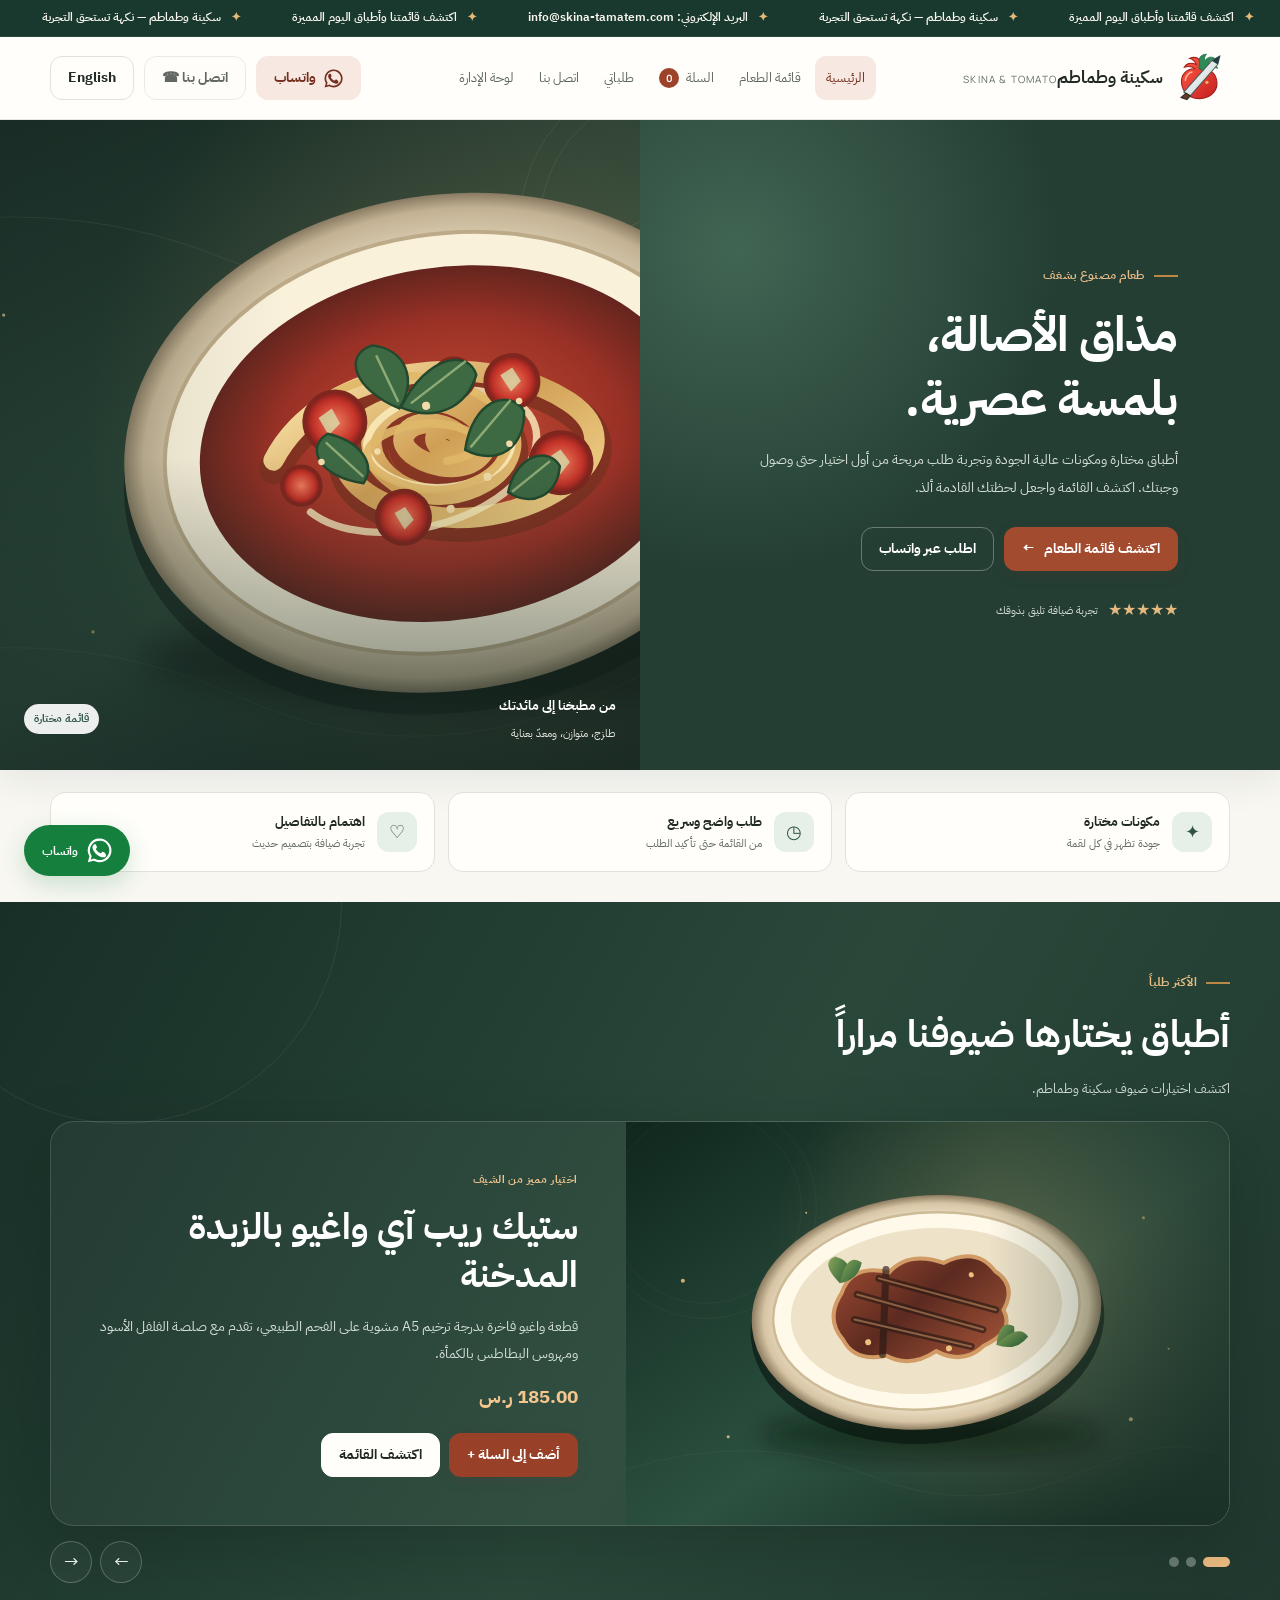
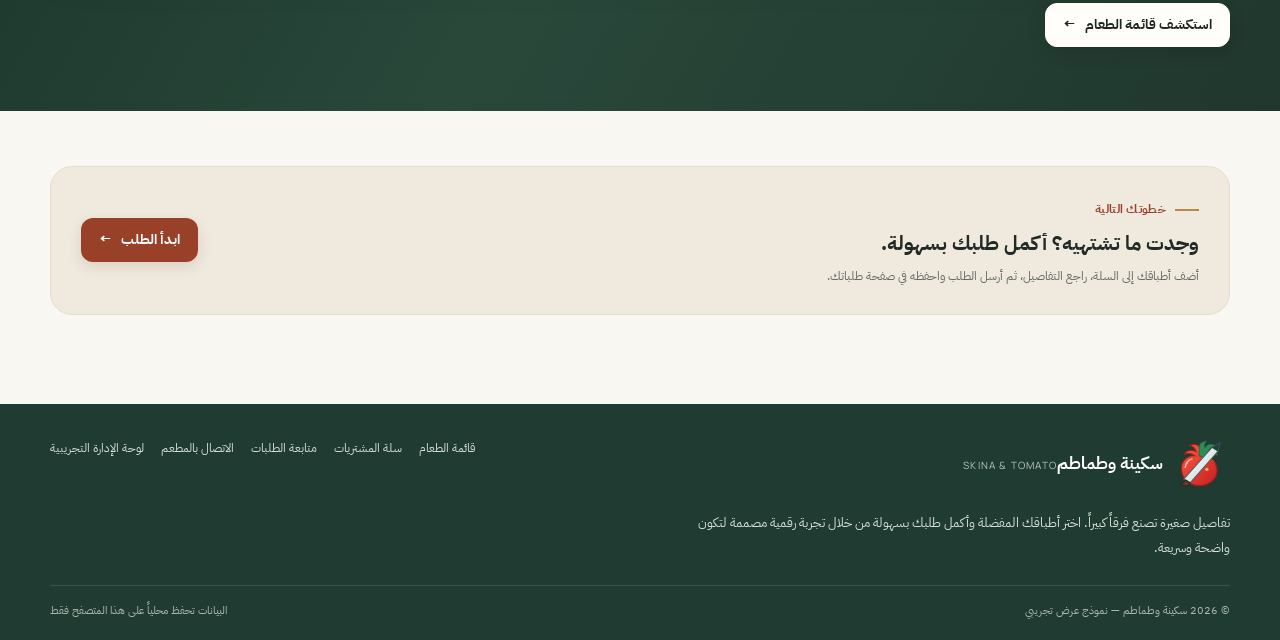
==== commit d97d9367: "Fix stylesheet path on home page Co-Authored-By: Claude Opus 5.5 <noreply@anthropic.com> Claude-Sess" ====
--- a/index.html
+++ b/index.html
@@ -6,7 +6,7 @@
   <meta name="theme-color" content="#243e34">
   <meta name="description" content="سكينة وطماطم - تجربة طعام راقية وطلب إلكتروني تجريبي.">
   <title>الرئيسية | سكينة وطماطم</title>
-  <link rel="stylesheet" href="styles.css">
+  <link rel="stylesheet" href="assets/styles.css">
 </head>
 <body data-page="home" class="">
 <div class="topline"><div class="ticker-viewport" aria-label="أخبار وعروض المطعم"><div class="ticker-track" id="ticker-track"><span>خصومات وعروض سكينة وطماطم</span><span>للاستفسارات: اتصل بنا</span><span>info@skina-tamatem.com</span><span>تابع أحدث العروض على قائمة الطعام</span></div></div></div>
--- a/assets/styles.css
+++ b/assets/styles.css
@@ -0,0 +1,287 @@
+@import url('https://fonts.googleapis.com/css2?family=IBM+Plex+Sans+Arabic:wght@400;500;600;700&family=Manrope:wght@400;500;600;700;800&display=swap');
+:root{--bg:#f7f5f0;--paper:#fffefa;--ink:#222a25;--muted:#707870;--line:#e8e4da;--brand:#9d432a;--brand-dark:#77321f;--brand-soft:#f7e8df;--green:#31594a;--green-soft:#e6efe9;--gold:#c18b48;--shadow:0 16px 50px rgba(36,39,31,.08);--radius:20px;--font:'IBM Plex Sans Arabic',Arial,sans-serif}
+*{box-sizing:border-box}html{scroll-behavior:smooth}body{margin:0;background:var(--bg);color:var(--ink);font-family:var(--font);line-height:1.75}body,button,input,select,textarea{font-family:var(--font)}button,a,input,select,textarea{font-size:inherit}a{color:inherit;text-decoration:none}button{cursor:pointer}img{max-width:100%;display:block}button:focus-visible,a:focus-visible,input:focus-visible,select:focus-visible,textarea:focus-visible{outline:3px solid #dba486;outline-offset:2px}.container{width:min(1180px,calc(100% - 40px));margin-inline:auto}.topline{background:#243e34;color:#edf4ee;font-size:12px}.topline-inner{display:flex;align-items:center;justify-content:space-between;gap:16px;min-height:34px}.topline a{color:#fff3df}.site-header{background:rgba(255,254,250,.94);border-bottom:1px solid rgba(232,228,218,.9);position:sticky;top:0;z-index:30;backdrop-filter:blur(14px)}.nav-wrap{display:flex;align-items:center;justify-content:space-between;gap:24px;min-height:82px}.brand{display:inline-flex;align-items:center;gap:12px;flex-shrink:0}.brand-mark{height:46px;width:46px;border-radius:15px;background:linear-gradient(145deg,var(--brand),#c66d46);color:#fff;display:grid;place-items:center;font-size:23px;font-weight:800;box-shadow:0 8px 22px #9d432a2c}.brand-name{font-size:17px;font-weight:700;line-height:1.35}.brand-en{font-family:Manrope,sans-serif;font-size:10px;letter-spacing:2px;color:var(--muted);text-transform:uppercase}.nav-links{display:flex;align-items:center;gap:5px}.nav-links a{padding:10px 13px;border-radius:11px;font-size:13px;color:#5d665e;transition:.2s;white-space:nowrap}.nav-links a:hover,.nav-links a.active{background:var(--brand-soft);color:var(--brand-dark)}.nav-actions{display:flex;align-items:center;gap:10px}.mobile-nav{display:none}.mobile-nav-links{display:none}.mobile-nav-links a{padding:8px 12px;border-radius:9px;background:#f7f4ed;font-size:12px;color:#5d665e}.btn{display:inline-flex;align-items:center;justify-content:center;gap:9px;border:1px solid transparent;border-radius:12px;padding:11px 17px;min-height:44px;font-weight:700;font-size:13px;transition:transform .18s,background .18s,border-color .18s}.btn:hover{transform:translateY(-1px)}.btn-primary{background:var(--brand);color:white;box-shadow:0 8px 18px #9d432a20}.btn-primary:hover{background:var(--brand-dark)}.btn-soft{background:var(--brand-soft);color:var(--brand-dark)}.btn-ghost{background:var(--paper);border-color:var(--line);color:var(--ink)}.btn-danger{background:#fff0ed;color:#a93825;border-color:#f3d1c9}.btn-small{min-height:34px;padding:7px 11px;font-size:12px}.icon-btn{border:1px solid var(--line);background:var(--paper);height:38px;width:40px;border-radius:10px;display:inline-grid;place-items:center}.pill{display:inline-flex;align-items:center;gap:7px;border-radius:999px;padding:5px 10px;background:var(--green-soft);color:var(--green);font-size:11px;font-weight:700}.pill-dot{height:7px;width:7px;background:#4f8b66;border-radius:50%}.eyebrow{display:inline-flex;align-items:center;gap:9px;color:var(--brand);font-size:12px;font-weight:700;letter-spacing:.3px}.eyebrow:before{content:'';width:24px;height:2px;background:var(--gold);display:block}.section{padding:54px 0}.section-sm{padding:35px 0}.section-head{display:flex;justify-content:space-between;align-items:end;gap:22px;margin-bottom:25px}.section-head h2{margin:5px 0 0;font-size:clamp(23px,3vw,32px);line-height:1.35;letter-spacing:-.4px}.section-head p{color:var(--muted);font-size:13px;margin:8px 0 0;max-width:550px}.hero{padding:34px 0 30px}.hero-card{display:grid;grid-template-columns:1fr 1fr;min-height:440px;border-radius:30px;overflow:hidden;background:#243e34;box-shadow:var(--shadow)}.hero-copy{padding:clamp(30px,5vw,62px);color:#fff;display:flex;flex-direction:column;justify-content:center;align-items:flex-start;background:radial-gradient(circle at 15% 20%,#416553 0,transparent 43%),#243e34}.hero-copy .eyebrow{color:#e5bb87}.hero h1{font-size:clamp(30px,4vw,48px);line-height:1.35;margin:16px 0 14px;max-width:510px;letter-spacing:-.8px}.hero-copy p{color:#d5dfd7;max-width:470px;margin:0 0 25px;font-size:14px;line-height:2}.hero-actions{display:flex;flex-wrap:wrap;gap:10px}.hero .btn-primary{background:#c46c48}.hero .btn-ghost{background:transparent;border-color:#ffffff50;color:#fff}.hero-visual{position:relative;min-height:330px;overflow:hidden}.hero-visual img{width:100%;height:100%;position:absolute;inset:0;object-fit:cover;object-position:center;filter:saturate(.85)}.hero-visual:after{content:'';position:absolute;inset:0;background:linear-gradient(90deg,#243e3430,transparent 45%),linear-gradient(0deg,#182b25a3,transparent 48%)}.hero-note{position:absolute;z-index:1;bottom:24px;right:24px;left:24px;display:flex;align-items:center;justify-content:space-between;gap:18px;color:#fff}.hero-note strong{font-size:13px}.hero-note span{font-size:11px;color:#e6e6dc}.trust-row{display:grid;grid-template-columns:repeat(3,1fr);gap:13px;margin-top:18px}.trust-item{display:flex;align-items:center;gap:12px;padding:17px;border:1px solid var(--line);border-radius:15px;background:#fffefa}.trust-icon{height:40px;width:40px;display:grid;place-items:center;border-radius:12px;background:var(--green-soft);color:var(--green);font-size:18px;flex-shrink:0}.trust-item strong{display:block;font-size:13px}.trust-item span{display:block;color:var(--muted);font-size:11px;margin-top:1px}.product-grid{display:grid;grid-template-columns:repeat(4,minmax(0,1fr));gap:17px}.product-card{overflow:hidden;border-radius:18px;border:1px solid var(--line);background:var(--paper);display:flex;flex-direction:column;transition:transform .22s,box-shadow .22s;min-width:0}.product-card:hover{transform:translateY(-4px);box-shadow:var(--shadow)}.product-image{height:190px;position:relative;background:#e5e0d6;overflow:hidden}.product-image img{height:100%;width:100%;object-fit:cover;transition:transform .4s}.product-card:hover .product-image img{transform:scale(1.04)}.product-tag{position:absolute;top:12px;right:12px;background:#fffefaeb;border:1px solid #ffffffa8;border-radius:999px;padding:4px 9px;font-size:10px;font-weight:700;color:var(--green);backdrop-filter:blur(8px)}.product-body{padding:16px;display:flex;flex-direction:column;flex:1;gap:11px}.product-cat{font-size:10px;color:var(--brand);font-weight:700}.product-card h3{margin:3px 0 0;font-size:15px;line-height:1.55}.product-card p{font-size:11px;color:var(--muted);line-height:1.9;margin:0;display:-webkit-box;-webkit-line-clamp:2;-webkit-box-orient:vertical;overflow:hidden;min-height:40px}.product-bottom{display:flex;align-items:center;justify-content:space-between;gap:10px;margin-top:auto;padding-top:3px}.price{font-family:Manrope,var(--font);font-size:16px;font-weight:800;color:var(--brand);direction:ltr;white-space:nowrap}.price small{font-family:var(--font);font-size:10px;color:var(--muted);font-weight:500;direction:rtl}.add-btn{width:37px;height:37px;flex-shrink:0;border:0;border-radius:11px;background:var(--green);color:#fff;font-size:20px;display:grid;place-items:center}.add-btn:hover{background:#1c3d30}.add-btn:disabled{background:#c9ccc7;cursor:not-allowed}.out-of-stock{filter:grayscale(.4);opacity:.68}.feature-band{background:#efe9de;border:1px solid #e6ddcf;border-radius:22px;padding:26px 30px;display:flex;align-items:center;justify-content:space-between;gap:20px}.feature-band h3{font-size:20px;margin:5px 0}.feature-band p{font-size:12px;color:var(--muted);margin:0}.page-heading{padding:34px 0 26px}.page-heading .breadcrumbs{font-size:11px;color:var(--muted);margin-bottom:9px}.page-heading h1{font-size:clamp(26px,3vw,36px);line-height:1.3;margin:0;letter-spacing:-.5px}.page-heading p{margin:8px 0 0;color:var(--muted);font-size:13px;max-width:690px}.filter-row{display:flex;gap:12px;align-items:center;justify-content:space-between;flex-wrap:wrap;margin:16px 0 24px}.search-box{position:relative;flex:1;max-width:440px;min-width:210px}.search-box input{width:100%;border:1px solid var(--line);background:var(--paper);height:46px;border-radius:12px;padding:0 43px 0 14px;color:var(--ink)}.search-icon{position:absolute;right:14px;top:10px;color:#8c938b}.category-chips{display:flex;gap:7px;flex-wrap:wrap}.chip{border:1px solid var(--line);background:var(--paper);border-radius:999px;padding:8px 14px;font-size:11px;color:#636d64;font-weight:600}.chip.active,.chip:hover{background:var(--green);border-color:var(--green);color:#fff}.layout-two{display:grid;grid-template-columns:minmax(0,1fr) 340px;gap:24px;align-items:start}.panel{background:var(--paper);border:1px solid var(--line);border-radius:18px;padding:22px}.panel h2,.panel h3{margin:0 0 15px;font-size:17px}.summary-panel{position:sticky;top:115px}.summary-line{display:flex;justify-content:space-between;gap:12px;padding:8px 0;color:#687168;font-size:12px}.summary-line strong{color:var(--ink);font-weight:700}.summary-total{border-top:1px dashed #d7d0c4;margin-top:12px;padding-top:17px;font-size:15px;color:var(--ink)}.summary-total strong{font-size:19px;color:var(--brand);font-family:Manrope,sans-serif}.cart-row{display:grid;grid-template-columns:86px minmax(0,1fr) auto;gap:14px;align-items:center;padding:14px 0;border-bottom:1px solid #eeeae2}.cart-row:last-child{border-bottom:0}.cart-thumb{width:86px;height:78px;object-fit:cover;border-radius:12px;background:#eae5da}.cart-title{font-size:13px;font-weight:700;margin-bottom:3px}.cart-desc{font-size:10px;color:var(--muted)}.qty-control{display:flex;align-items:center;gap:7px;margin-top:9px}.qty-control button{border:1px solid var(--line);background:#fff;border-radius:8px;width:27px;height:27px;color:var(--ink);display:grid;place-items:center}.qty-control span{font-family:Manrope,sans-serif;font-size:12px;min-width:16px;text-align:center}.cart-actions{display:flex;flex-direction:column;align-items:end;gap:10px}.remove-link{border:0;background:transparent;color:#a64734;font-size:10px;padding:0}.empty-state{padding:44px 18px;text-align:center;border:1px dashed #d9d2c6;border-radius:16px;background:#fcfaf6}.empty-icon{margin:0 auto 12px;width:56px;height:56px;border-radius:18px;background:var(--brand-soft);color:var(--brand);display:grid;place-items:center;font-size:25px}.empty-state h3{font-size:17px;margin:0 0 5px}.empty-state p{font-size:12px;color:var(--muted);margin:0 auto 17px;max-width:420px}.form-grid{display:grid;grid-template-columns:repeat(2,minmax(0,1fr));gap:15px}.field{display:flex;flex-direction:column;gap:6px}.field.full{grid-column:1/-1}.field label{font-size:12px;font-weight:700}.field input,.field select,.field textarea{width:100%;min-height:44px;border:1px solid var(--line);background:#fffefa;border-radius:11px;padding:10px 12px;color:var(--ink)}.field textarea{min-height:90px;resize:vertical}.field small{font-size:10px;color:var(--muted)}.radio-row{display:flex;gap:10px;flex-wrap:wrap}.choice{flex:1;min-width:155px;display:flex;align-items:flex-start;gap:10px;padding:14px;border:1px solid var(--line);border-radius:13px;background:#fffefa;cursor:pointer}.choice:has(input:checked){border-color:var(--green);background:var(--green-soft)}.choice input{margin-top:5px;accent-color:var(--green)}.choice strong{display:block;font-size:12px}.choice span{display:block;color:var(--muted);font-size:10px}.notice{background:#f5f0e6;border:1px solid #e8dfce;color:#756141;border-radius:11px;padding:12px 14px;font-size:11px;line-height:1.8}.success-banner{background:var(--green-soft);border:1px solid #cce0d2;color:#265640;padding:17px;border-radius:14px;display:flex;align-items:flex-start;gap:13px;margin-bottom:18px}.success-banner .check{width:33px;height:33px;border-radius:50%;background:#fff;display:grid;place-items:center;flex-shrink:0}.success-banner strong{display:block;font-size:14px}.success-banner span{display:block;font-size:11px;margin-top:3px}.orders-list{display:flex;flex-direction:column;gap:14px}.order-card{padding:20px;border:1px solid var(--line);border-radius:16px;background:var(--paper)}.order-top{display:flex;align-items:flex-start;justify-content:space-between;gap:15px}.order-id{font-family:Manrope,sans-serif;font-size:13px;font-weight:800}.order-meta{font-size:10px;color:var(--muted);margin-top:3px}.status{display:inline-flex;align-items:center;border-radius:999px;padding:5px 10px;font-size:10px;font-weight:700;white-space:nowrap}.status-received{background:#f4ead5;color:#8a611c}.status-preparing{background:#e5eaf9;color:#4159a1}.status-ready{background:#e4efe7;color:#2c6842}.status-delivering{background:#f7e7dc;color:#95522d}.status-completed{background:#e3f1e9;color:#1c6a44}.status-cancelled{background:#f8e5e1;color:#a13e2e}.order-items{color:var(--muted);font-size:11px;margin:13px 0}.order-foot{border-top:1px solid #eeeae2;padding-top:13px;display:flex;justify-content:space-between;align-items:center;gap:14px}.order-foot strong{font-size:15px;color:var(--brand)}.footer{margin-top:45px;background:#203b31;color:#e7eee8;padding:34px 0 20px}.footer-inner{display:flex;align-items:flex-start;justify-content:space-between;gap:28px}.footer p{font-size:11px;color:#bac9be;max-width:420px;margin:9px 0 0}.footer-links{display:flex;gap:15px;flex-wrap:wrap;font-size:11px;color:#d4dfd6}.footer-bottom{border-top:1px solid #ffffff20;margin-top:24px;padding-top:15px;color:#aab9ae;font-size:10px;display:flex;justify-content:space-between;gap:10px}.toast{position:fixed;z-index:80;bottom:24px;right:24px;max-width:min(390px,calc(100% - 32px));padding:12px 17px;background:#223d32;color:#fff;border-radius:12px;box-shadow:var(--shadow);font-size:12px;opacity:0;transform:translateY(12px);pointer-events:none;transition:.22s}.toast.show{opacity:1;transform:translateY(0)}.whatsapp-fab{position:fixed;left:24px;bottom:24px;z-index:40;border:0;background:#217a50;color:white;border-radius:999px;box-shadow:0 8px 22px #1a654433;display:flex;align-items:center;gap:9px;padding:13px 18px;font-size:12px;font-weight:700}.chat-panel{display:none;position:fixed;left:24px;bottom:85px;width:min(340px,calc(100vw - 32px));z-index:41;background:var(--paper);border:1px solid var(--line);border-radius:18px;box-shadow:0 20px 70px #15231935;overflow:hidden}.chat-panel.open{display:block;animation:rise .18s ease}.chat-top{background:#217a50;color:#fff;padding:16px;display:flex;align-items:center;justify-content:space-between}.chat-top strong{font-size:14px;display:block}.chat-top span{font-size:10px;color:#d4efdf}.chat-close{background:transparent;border:0;color:white;font-size:21px}.chat-body{padding:16px}.chat-bubble{padding:12px;background:#f1f3ed;border-radius:13px 13px 13px 3px;font-size:11px;margin-bottom:12px}.chat-options{display:grid;gap:8px}.chat-options button{background:#fff;border:1px solid var(--line);border-radius:10px;padding:10px 12px;text-align:right;font-size:11px;color:var(--ink)}.chat-options button:hover{border-color:#8db8a0;background:#f4faf6}.chat-error{font-size:10px;color:#a13e2e;margin-top:11px;line-height:1.7}.admin-shell{display:grid;grid-template-columns:230px minmax(0,1fr);gap:25px;align-items:start;padding:30px 0 55px}.admin-sidebar{background:#243e34;color:#fff;border-radius:19px;padding:20px;position:sticky;top:110px}.admin-sidebar .admin-label{font:700 10px Manrope,sans-serif;letter-spacing:1.4px;color:#b6c9bc;text-transform:uppercase;margin:0 0 14px}.admin-sidebar button{width:100%;display:flex;align-items:center;gap:10px;border:0;background:transparent;color:#d8e2db;border-radius:10px;padding:12px;text-align:right;margin:3px 0;font-size:12px}.admin-sidebar button.active,.admin-sidebar button:hover{background:#ffffff18;color:#fff}.admin-sidebar button .nav-symbol{width:23px;text-align:center;font-size:17px}.admin-content{min-width:0}.admin-topbar{display:flex;justify-content:space-between;align-items:center;gap:15px;margin-bottom:22px}.admin-topbar h1{margin:0;font-size:28px;line-height:1.3}.admin-topbar p{margin:5px 0 0;color:var(--muted);font-size:12px}.metric-grid{display:grid;grid-template-columns:repeat(4,minmax(0,1fr));gap:13px;margin-bottom:20px}.metric{background:var(--paper);border:1px solid var(--line);border-radius:16px;padding:18px}.metric-label{font-size:10px;color:var(--muted);font-weight:600}.metric-value{font:800 25px Manrope,sans-serif;color:var(--ink);margin:8px 0 4px;direction:ltr;text-align:right}.metric-note{font-size:10px;color:var(--green)}.admin-section{display:none}.admin-section.active{display:block}.admin-card{background:var(--paper);border:1px solid var(--line);border-radius:17px;padding:20px;margin-bottom:16px}.admin-card-head{display:flex;justify-content:space-between;align-items:center;gap:12px;margin-bottom:15px}.admin-card-head h2{margin:0;font-size:16px}.admin-card-head p{margin:4px 0 0;font-size:10px;color:var(--muted)}.admin-orders-list,.admin-products-list{display:grid;gap:10px}.admin-order-row,.admin-product-row{display:grid;grid-template-columns:minmax(0,1fr) auto auto;gap:14px;align-items:center;padding:13px;border:1px solid #ede9e0;border-radius:12px}.admin-product-row{grid-template-columns:52px minmax(0,1fr) auto auto}.admin-mini-image{width:52px;height:50px;object-fit:cover;border-radius:9px}.row-main strong{font-size:12px;display:block}.row-main span{font-size:10px;color:var(--muted);display:block}.row-price{font:700 12px Manrope,sans-serif;direction:ltr}.admin-select{max-width:180px;min-width:120px;border:1px solid var(--line);border-radius:9px;background:#fff;padding:8px;font-size:11px}.admin-empty{text-align:center;padding:25px;color:var(--muted);font-size:12px}.modal-backdrop{position:fixed;inset:0;z-index:90;background:#182a22a6;display:none;align-items:center;justify-content:center;padding:18px}.modal-backdrop.open{display:flex}.modal{width:min(610px,100%);max-height:90vh;overflow:auto;background:var(--paper);border-radius:20px;padding:24px;box-shadow:0 30px 90px #0003}.modal-head{display:flex;justify-content:space-between;align-items:center;gap:10px;margin-bottom:18px}.modal-head h2{font-size:19px;margin:0}.modal-close{border:0;background:#f1eee6;border-radius:10px;width:36px;height:36px;font-size:20px}.admin-sidebar .brand-name{color:#fff}.admin-sidebar .brand-en{color:#b6c9bc}.admin-sidebar .brand{margin-bottom:22px}.toggle-row{display:flex;flex-direction:row;align-items:center;justify-content:space-between;gap:15px;padding:12px 0}.toggle-row input{accent-color:var(--green);width:18px;height:18px}.admin-tabs{display:none}.subtle{color:var(--muted);font-size:11px}.hidden{display:none!important}.mobile-bottom-nav{display:none}
+@keyframes rise{from{transform:translateY(8px);opacity:.4}to{transform:translateY(0);opacity:1}}
+@media(max-width:1050px){.nav-links a{padding:9px 8px;font-size:12px}.nav-actions .nav-order{display:none}.product-grid{grid-template-columns:repeat(3,minmax(0,1fr))}.hero-card{min-height:390px}.metric-grid{grid-template-columns:repeat(2,minmax(0,1fr))}.admin-shell{grid-template-columns:200px minmax(0,1fr)}}
+@media(max-width:800px){.mobile-nav-links:not(.hidden){display:flex;gap:7px;flex-wrap:wrap;padding-bottom:12px}.container{width:min(100% - 28px,650px)}.topline-inner{justify-content:center}.topline-inner span:last-child{display:none}.nav-wrap{min-height:70px}.nav-links{display:none}.nav-actions .btn{display:none}.mobile-nav{display:inline-grid}.hero{padding-top:20px}.hero-card{grid-template-columns:1fr}.hero-copy{order:2;padding:28px}.hero-visual{order:1;min-height:260px}.hero h1{font-size:30px}.trust-row{grid-template-columns:1fr;gap:9px}.trust-item{padding:12px}.section{padding:38px 0}.section-head{align-items:flex-start;flex-direction:column;gap:10px}.product-grid{grid-template-columns:repeat(2,minmax(0,1fr));gap:12px}.product-image{height:155px}.product-body{padding:12px}.product-card h3{font-size:13px}.product-card p{font-size:10px}.product-bottom .price{font-size:14px}.feature-band{align-items:flex-start;flex-direction:column;padding:22px}.page-heading{padding:25px 0 18px}.layout-two{grid-template-columns:1fr}.summary-panel{position:static}.form-grid{grid-template-columns:1fr}.field.full{grid-column:auto}.cart-row{grid-template-columns:65px minmax(0,1fr) auto;gap:10px}.cart-thumb{width:65px;height:66px}.cart-actions{gap:7px}.footer-inner{flex-direction:column}.footer-bottom{flex-direction:column;gap:4px}.whatsapp-fab{bottom:78px;left:14px;padding:12px 14px}.chat-panel{left:14px;bottom:138px}.mobile-bottom-nav{position:fixed;bottom:0;left:0;right:0;z-index:35;display:flex;align-items:stretch;justify-content:space-around;background:#fffefaee;backdrop-filter:blur(12px);border-top:1px solid var(--line);padding:7px 5px calc(7px + env(safe-area-inset-bottom));box-shadow:0 -6px 25px #1a25151a}.mobile-bottom-nav a{flex:1;text-align:center;font-size:10px;color:var(--muted);padding:5px 2px;border-radius:9px}.mobile-bottom-nav a.active{color:var(--brand);background:var(--brand-soft)}body{padding-bottom:55px}.admin-shell{grid-template-columns:1fr;padding:20px 0 40px}.admin-sidebar{position:static;padding:10px;display:flex;gap:4px;overflow:auto}.admin-sidebar .admin-label{display:none}.admin-sidebar button{width:auto;white-space:nowrap;padding:10px}.admin-sidebar button .nav-text{display:block}.admin-sidebar button .nav-symbol{width:auto}.admin-topbar h1{font-size:23px}.admin-tabs{display:flex;gap:6px;overflow:auto}.admin-order-row{grid-template-columns:minmax(0,1fr) auto}.admin-order-row .admin-select{grid-column:1/-1;max-width:none;width:100%}.admin-product-row{grid-template-columns:46px minmax(0,1fr) auto}.admin-product-row .product-actions{grid-column:2/-1}.admin-product-row .row-price{grid-column:3;grid-row:1}.metric{padding:14px}.metric-value{font-size:21px}}
+@media(max-width:430px){.product-grid{grid-template-columns:1fr 1fr}.product-image{height:132px}.product-card p{min-height:37px}.product-tag{top:7px;right:7px;font-size:9px;padding:3px 7px}.add-btn{width:33px;height:33px}.product-body{gap:8px;padding:10px}.order-top{flex-direction:column}.order-foot{align-items:flex-start;flex-direction:column}.hero-visual{min-height:210px}.hero-copy{padding:23px}.hero h1{font-size:27px}.metric-grid{gap:8px}.metric{padding:12px}.admin-topbar{align-items:flex-start;flex-direction:column}.admin-card{padding:13px}.admin-order-row{padding:10px}}
+
+/* Update pack: full-bleed hero, contact and category management */
+.hero-fullbleed{width:100vw;position:relative;left:50%;right:50%;margin-left:-50vw;margin-right:-50vw;padding:0 0 30px;overflow:hidden}.hero-fullbleed .hero-card{width:100%;max-width:none;border-radius:0;min-height:clamp(440px,54vw,650px);grid-template-columns:minmax(0,1fr) minmax(0,1fr)}.hero-fullbleed .hero-copy{padding:clamp(30px,8vw,110px);}.hero-fullbleed .hero-visual{min-height:clamp(440px,54vw,650px)}.hero-fullbleed .trust-row{width:min(1180px,calc(100% - 40px));margin:22px auto 0}.phone-action{white-space:nowrap}.contact-grid{display:grid;grid-template-columns:repeat(3,minmax(0,1fr));gap:16px;padding-bottom:50px}.contact-card{min-height:235px;display:flex;flex-direction:column;align-items:flex-start;gap:8px}.contact-card h2{margin:0;font-size:19px}.contact-card p{font-size:13px;color:var(--muted)}.contact-icon{height:48px;width:48px;border-radius:14px;background:var(--green-soft);color:var(--green);display:grid;place-items:center;font-size:24px}.disabled-phone{opacity:.7}.admin-sidebar button[data-admin-tab="categories"]{font-weight:600}
+@media(max-width:800px){.hero-fullbleed .hero-card{grid-template-columns:1fr;min-height:0}.hero-fullbleed .hero-copy{order:2;padding:30px 24px}.hero-fullbleed .hero-visual{order:1;min-height:280px}.hero-fullbleed .trust-row{width:calc(100% - 28px)}.contact-grid{grid-template-columns:1fr}.phone-action{display:none!important}}
+
+/* Dropdown category filter */
+.category-select-label{display:flex;align-items:center;gap:12px;min-width:min(100%,360px);font-size:12px;font-weight:700;color:var(--muted)}.category-select-label select{flex:1;min-width:190px;min-height:46px;border:1px solid var(--line);border-radius:12px;background:var(--paper);color:var(--ink);padding:10px 38px 10px 12px;font-size:13px;box-shadow:0 4px 14px #203b3108}.category-select-label select:focus{outline:3px solid #dba486;outline-offset:2px}.delivery-map{width:100%;height:320px;border:1px solid var(--line);border-radius:14px;overflow:hidden;z-index:1}.map-tools{display:flex;align-items:center;justify-content:space-between;gap:10px;flex-wrap:wrap}.location-status{font-size:11px;color:var(--muted);line-height:1.6}.location-status.location-selected{color:#236947;font-weight:700}.address-method-row{display:flex;gap:10px;flex-wrap:wrap}.address-method-row .choice{min-width:145px}
+@media(max-width:600px){.category-select-label{width:100%;align-items:stretch;flex-direction:column;gap:5px}.category-select-label select{width:100%;min-width:0}.delivery-map{height:280px}}
+
+/* Order details popup */
+.order-modal{width:min(760px,100%);padding:24px}.order-detail-grid{display:grid;grid-template-columns:repeat(2,minmax(0,1fr));gap:11px}.order-detail-box{min-width:0;padding:13px 14px;border:1px solid var(--line);border-radius:12px;background:#fffefa}.order-detail-wide{grid-column:1/-1}.order-detail-label{display:block;color:var(--muted);font-size:10px;margin-bottom:6px}.order-detail-box>strong{display:block;font-size:12px;overflow-wrap:anywhere}.order-detail-box p{margin:0;font-size:12px;line-height:1.8;overflow-wrap:anywhere}.order-detail-box .btn{margin-top:10px}.order-detail-items{display:grid;gap:0}.order-detail-item{display:flex;justify-content:space-between;align-items:flex-start;gap:15px;padding:9px 0;border-bottom:1px solid #eeeae2;font-size:11px}.order-detail-item:last-child{border-bottom:0}.order-detail-item span{overflow-wrap:anywhere}.order-detail-item strong{white-space:nowrap;font-size:11px}.order-detail-totals{display:grid;gap:8px;margin-top:13px;padding:14px;border-radius:12px;background:#f5f2eb}.order-detail-totals>div{display:flex;justify-content:space-between;gap:15px;font-size:11px}.order-detail-grand{border-top:1px solid #ddd5c8;padding-top:10px;margin-top:3px;font-size:13px!important;font-weight:800}.order-detail-grand strong{color:var(--brand)}
+@media(max-width:640px){.admin-order-row{grid-template-columns:minmax(0,1fr) auto;gap:9px}.admin-order-row .row-main{grid-column:1/-1}.admin-order-row .admin-select{min-width:0;width:100%}.order-modal{padding:17px}.order-detail-grid{grid-template-columns:1fr}.order-detail-wide{grid-column:auto}.order-detail-item{gap:8px}}
+.admin-order-row{grid-template-columns:minmax(0,1fr) auto auto auto}
+
+/* V6: full-width rotating popular-dishes showcase and product discounts */
+.popular-showcase{width:100%;background:linear-gradient(120deg,#182f27 0%,#29483a 52%,#20372e 100%);color:#fff;position:relative;overflow:hidden;padding:clamp(34px,5vw,68px) 0;margin:0 0 20px}
+.popular-showcase:before{content:"";position:absolute;width:440px;height:440px;border:1px solid #ffffff12;border-radius:50%;top:-220px;left:-100px;pointer-events:none}
+.popular-inner{width:min(1180px,calc(100% - 40px));margin:auto;display:grid;grid-template-columns:minmax(190px,.72fr) minmax(0,1.65fr);gap:20px 44px;align-items:center;position:relative}
+.popular-heading{grid-column:1/-1}.popular-heading .eyebrow{color:#e9bd83}.popular-heading h2{font-size:clamp(24px,3vw,38px);margin:7px 0 8px;color:#fff}.popular-heading p{margin:0;color:#d1ddd5;font-size:13px}
+.popular-carousel{min-width:0;grid-column:1/-1}.popular-slide{min-height:340px;display:grid;grid-template-columns:minmax(0,1.05fr) minmax(0,1fr);overflow:hidden;border:1px solid #ffffff22;border-radius:24px;background:#ffffff0a;box-shadow:0 22px 65px #07140f38;animation:popularFade .45s ease both}.popular-image{min-height:340px;position:relative;background:#172b23;overflow:hidden}.popular-image:after{content:"";position:absolute;inset:0;background:linear-gradient(90deg,transparent 60%,#213a30a0)}.popular-image img{width:100%;height:100%;position:absolute;inset:0;object-fit:cover}.popular-copy{display:flex;flex-direction:column;justify-content:center;align-items:flex-start;padding:clamp(22px,4vw,48px);gap:13px}.popular-kicker{font-size:11px;color:#efc48f;font-weight:800;letter-spacing:.4px}.popular-copy h3{font-size:clamp(23px,3vw,36px);line-height:1.35;margin:0;color:#fff}.popular-copy p{font-size:13px;line-height:1.9;color:#d3dfd7;margin:0;max-width:540px}.popular-price{font-size:19px;font-weight:800}.popular-price .price-current{color:#f4c58d}.popular-price .price-old{color:#c0cbc4}.popular-actions{display:flex;gap:9px;flex-wrap:wrap;margin-top:5px}.popular-actions .btn-ghost{color:#fff;border-color:#ffffff55}.popular-controls{display:flex;align-items:center;justify-content:space-between;gap:15px;margin-top:15px}.popular-dots{display:flex;align-items:center;gap:7px}.popular-dot{border:0;width:8px;height:8px;border-radius:99px;background:#ffffff55;padding:0;cursor:pointer;transition:width .2s,background .2s}.popular-dot.active{width:27px;background:#edbd83}.popular-arrows{display:flex;gap:8px}.popular-arrows button{height:37px;width:37px;border-radius:50%;border:1px solid #ffffff40;background:#ffffff0b;color:#fff;font-size:18px;cursor:pointer}.popular-arrows button:hover{background:#ffffff20}.popular-all{grid-column:1/-1;justify-self:start}.popular-empty{padding:35px;text-align:center;color:#e0e9e3;border:1px dashed #ffffff44;border-radius:16px}.price-current{font-weight:800}.price-old{font-size:.78em;color:#8b918b;font-weight:500;margin-inline-start:4px}.discount-badge{display:inline-block;background:#fce8dc;color:#9a452d;border-radius:6px;padding:3px 6px;font-size:9px;font-weight:800;white-space:nowrap}.product-discount-ribbon{position:absolute;top:12px;left:12px;background:#a9442b;color:#fff;padding:6px 9px;border-radius:8px;font-size:10px;font-weight:800;box-shadow:0 3px 12px #0002}.product-image{position:relative}.product-bottom .price{display:flex;flex-wrap:wrap;align-items:center;gap:3px 6px}.row-price .price-old{font-size:10px}.row-price .price-current{color:#a9442b}
+@keyframes popularFade{from{opacity:.45;transform:translateY(5px)}to{opacity:1;transform:translateY(0)}}
+@media(max-width:800px){.popular-inner{width:calc(100% - 28px);grid-template-columns:1fr;gap:18px}.popular-heading{grid-column:auto}.popular-slide{grid-template-columns:1fr;min-height:0}.popular-image{min-height:230px;height:clamp(230px,55vw,340px)}.popular-image:after{background:linear-gradient(0deg,#213a30a0,transparent 55%)}.popular-copy{padding:24px}.popular-all{grid-column:auto}.popular-showcase{padding:34px 0}.popular-controls{margin-top:12px}}
+@media(max-width:430px){.popular-image{min-height:205px;height:205px}.popular-copy h3{font-size:24px}.popular-copy p{font-size:12px}.popular-actions .btn{flex:1;justify-content:center;padding-inline:10px}.product-bottom .price{font-size:12px}.discount-badge{font-size:8px}}
+
+/* V7 brand, ticker, WhatsApp and digital payment refinements */
+.brand-logo{width:58px;height:54px;object-fit:contain;flex-shrink:0}.brand{gap:9px}.brand-en{letter-spacing:1.2px}
+.topline{background:#19392e;color:#f8f6ef;overflow:hidden;border-bottom:1px solid #ffffff14}.ticker-viewport{width:100%;overflow:hidden;min-height:36px;display:flex;align-items:center}.ticker-track{display:flex;align-items:center;gap:0;width:max-content;min-width:max-content;white-space:nowrap;animation:ticker-scroll 36s linear infinite;direction:ltr}.ticker-track:hover{animation-play-state:paused}.ticker-track span{display:inline-flex;align-items:center;gap:10px;padding:0 30px;font-size:11px;font-weight:600;direction:rtl}.ticker-track span:before{content:'✦';color:#e7b976;font-size:12px}.wa-icon{width:19px;height:19px;flex:0 0 auto}.wa-icon-large{width:25px;height:25px}.nav-order{gap:8px}.whatsapp-fab{background:#20a65a;gap:9px}.whatsapp-fab:hover{background:#168b49}.mobile-nav{display:none!important}.payment-options{display:grid;grid-template-columns:repeat(2,minmax(0,1fr));gap:10px}.digital-payment-details{margin-top:14px;padding:16px;border:1px solid #d5e4d8;border-radius:14px;background:#f4faf5}.digital-payment-details h3{font-size:14px;margin:0 0 10px;color:var(--green)}.payment-info-row{display:flex;justify-content:space-between;align-items:flex-start;gap:15px;padding:9px 0;border-bottom:1px solid #dfe9e0;font-size:12px}.payment-info-row:last-child{border-bottom:0}.payment-info-row span{color:var(--muted)}.payment-info-row strong{overflow-wrap:anywhere;text-align:left}.digital-payment-details>small{display:block;margin-top:10px;line-height:1.8;color:var(--muted);font-size:10px}
+@keyframes ticker-scroll{0%{transform:translateX(0)}100%{transform:translateX(-50%)}}
+@media(max-width:800px){.mobile-nav{display:inline-grid!important}.brand-logo{width:48px;height:46px}.ticker-track span{padding-inline:20px}.payment-options{grid-template-columns:1fr}.ticker-track{animation-duration:28s}}
+@media(prefers-reduced-motion:reduce){.ticker-track{animation:none}.popular-slide{animation:none}}
+
+/* V8 refinements: compact customer form, accessible cart removal, Visa demo fields */
+.customer-form-grid{grid-template-columns:repeat(2,minmax(0,1fr));gap:13px 16px}
+.customer-form-grid .field>label{font-size:12px;font-weight:700;margin-bottom:5px}
+.customer-form-grid input:not([type=radio]),.customer-form-grid textarea,.customer-form-grid select{min-height:42px;padding:9px 12px;border-radius:10px;font-size:13px}
+.customer-form-grid textarea{min-height:88px}
+.customer-form-grid .choice{padding:11px 12px;gap:9px}
+.customer-form-grid .choice strong{font-size:12px}
+.customer-form-grid .choice span span{font-size:10px}
+.visa-fields{display:grid;gap:12px;padding:14px;border:1px solid var(--line);border-radius:14px;background:#fffefa}
+.visa-pair{display:grid;grid-template-columns:1fr 1fr;gap:12px}
+.visa-fields input{width:100%;min-height:42px;border:1px solid var(--line);border-radius:9px;padding:9px 12px;direction:ltr;text-align:left}
+.visa-fields .notice{font-size:11px;line-height:1.7;margin:0}
+.remove-link{display:inline-flex;align-items:center;justify-content:center;gap:8px;min-height:42px;padding:9px 13px;border:1px solid #e8b8ad;border-radius:11px;background:#fff0ed;color:#a52e20;font-weight:800;font-size:13px;white-space:nowrap}
+.remove-link:before{content:' ';display:inline-block;width:16px;height:16px;background:currentColor;mask:url("data:image/svg+xml,%3Csvg xmlns='http://www.w3.org/2000/svg' viewBox='0 0 24 24' fill='none' stroke='black' stroke-width='2' stroke-linecap='round' stroke-linejoin='round'%3E%3Cpath d='M3 6h18M8 6V4h8v2m-11 0 1 14h12l1-14M10 11v5m4-5v5'/%3E%3C/svg%3E") center/contain no-repeat}
+.remove-link:hover{background:#fce1dc;border-color:#d88c7c}
+.popular-all{color:#111!important}.popular-all:hover{color:#111!important}
+@media(max-width:800px){.customer-form-grid{grid-template-columns:1fr}.visa-pair{grid-template-columns:1fr 1fr}}
+
+
+/* V11 — visual quality, accessibility, and responsive refinements */
+:root {
+  --bg: #f8f7f2;
+  --paper: #fffefa;
+  --ink: #222a25;
+  --muted: #626b63;
+  --line: #e5e1d8;
+  --brand: #984128;
+  --brand-dark: #742f1f;
+  --brand-soft: #f7e9e1;
+  --green: #2f5546;
+  --green-soft: #e7efe9;
+  --gold: #bd8745;
+  --shadow: 0 12px 34px rgba(24, 40, 30, .075);
+  --radius: 18px;
+}
+html { scroll-padding-top: 96px; }
+body { background: var(--bg); color: var(--ink); font-size: 15px; line-height: 1.8; -webkit-font-smoothing: antialiased; text-rendering: optimizeLegibility; }
+button, input, select, textarea { color: inherit; }
+button:focus-visible, a:focus-visible, input:focus-visible, select:focus-visible, textarea:focus-visible { outline: 3px solid #31594a; outline-offset: 3px; }
+button:disabled { opacity: .58; cursor: not-allowed; transform: none; }
+::selection { background: #dce9df; color: #1d3328; }
+.nav-wrap { gap: clamp(10px, 1.45vw, 22px); }
+.nav-links { gap: 3px; }
+.nav-links a { font-size: 13px; padding: 10px 11px; }
+.brand-name { font-size: 17px; }
+.topline { font-size: 12px; }
+.ticker-track span { font-size: 12px; }
+.section-head p, .page-heading p { font-size: 14px; color: var(--muted); line-height: 1.9; }
+.section-head { margin-bottom: 28px; }
+.page-heading { padding-block: 38px 28px; }
+.page-heading h1 { letter-spacing: -.25px; }
+.btn { font-size: 14px; line-height: 1.4; }
+.btn-primary { box-shadow: 0 5px 14px rgba(105, 47, 29, .13); }
+.btn-primary:hover { box-shadow: 0 8px 20px rgba(105, 47, 29, .18); }
+.panel, .admin-card, .product-card, .metric, .order-card, .contact-card { box-shadow: 0 2px 8px rgba(28, 41, 31, .025); }
+.panel, .admin-card { border-color: var(--line); }
+.product-grid { gap: 18px; }
+.product-card { border-radius: 18px; }
+.product-card:hover { box-shadow: 0 14px 32px rgba(27, 43, 33, .11); }
+.product-image { height: 198px; background: #e7e4da; }
+.product-image img { object-fit: cover; }
+.product-card h3 { font-size: 15px; line-height: 1.6; }
+.product-card p { color: #626b63; font-size: 12px; line-height: 1.8; min-height: 43px; }
+.product-cat { font-size: 11px; }
+.product-tag { font-size: 11px; }
+.product-bottom { gap: 12px; }
+.price { font-size: 16px; }
+.price small { font-size: 11px; }
+.category-select-label { color: var(--muted); font-size: 12px; }
+.category-select-label select, .search-box input, .field input, .field select, .field textarea, .visa-fields input, .admin-select {
+  border-color: #d9d7cd;
+}
+.category-select-label select:hover, .search-box input:hover, .field input:hover, .field select:hover, .field textarea:hover, .visa-fields input:hover { border-color: #a8b5a9; }
+.cart-row { padding-block: 17px; }
+.cart-title { font-size: 14px; }
+.cart-desc { color: #626b63; font-size: 12px; line-height: 1.7; }
+.qty-control button { min-width: 34px; min-height: 34px; }
+.remove-link { min-height: 44px; font-size: 14px; box-shadow: 0 2px 4px rgba(130, 45, 32, .04); }
+.field label { font-size: 13px; font-weight: 700; }
+.field small { color: #626b63; font-size: 12px; line-height: 1.7; }
+.summary-line { font-size: 13px; }
+.order-meta, .order-items, .order-foot { font-size: 12px; }
+.footer { margin-top: 54px; }
+.footer p { font-size: 13px; line-height: 1.95; color: #d6e0d8; max-width: 560px; }
+.footer-links { font-size: 12px; gap: 17px; }
+.footer-bottom { font-size: 11px; }
+.metric-label, .metric-note { font-size: 12px; }
+.row-main strong { font-size: 13px; }
+.row-main span { font-size: 12px; line-height: 1.7; }
+.admin-card-head p, .admin-topbar p { font-size: 13px; line-height: 1.8; }
+.admin-mini-image { background: #e8e6dc; }
+.image-failed { background: #e8e6dc; }
+/* Preserve the intentional white CTA, but guarantee dark readable text on its light surface. */
+.popular-actions .btn-ghost { background: #fffefa; color: #202721; border-color: #fffefa; }
+.popular-actions .btn-ghost:hover { background: #f6eadb; color: #202721; border-color: #f6eadb; }
+.popular-all { background: #fffefa !important; color: #202721 !important; border: 1px solid #fffefa !important; box-shadow: 0 5px 18px rgba(0, 0, 0, .12); }
+.popular-all:hover { background: #f6eadb !important; color: #202721 !important; border-color: #f6eadb !important; }
+.popular-copy p { font-size: 14px; line-height: 1.95; }
+.popular-arrows button { width: 42px; height: 42px; }
+.popular-dot { min-width: 10px; min-height: 10px; }
+.popular-image { background: #17382b; }
+.popular-image img { object-fit: cover; }
+.ticker-viewport { overflow: hidden; isolation: isolate; }
+.admin-sidebar { scrollbar-width: thin; scrollbar-color: #6e8978 #243e34; overscroll-behavior-x: contain; }
+.admin-sidebar button { flex: 0 0 auto; }
+.mobile-bottom-nav a { font-size: 12px; min-height: 38px; display: flex; justify-content: center; align-items: center; }
+.whatsapp-fab { z-index: 38; }
+.mobile-bottom-nav { z-index: 36; }
+@media (min-width: 801px) and (max-width: 1050px) {
+  .nav-wrap { gap: 10px; }
+  .brand { gap: 7px; }
+  .brand-logo { width: 46px; height: 45px; }
+  .brand-name { font-size: 15px; }
+  .brand-en { font-size: 9px; letter-spacing: .7px; }
+  .nav-links { gap: 1px; }
+  .nav-links a { font-size: 12px; padding: 8px 6px; }
+  .nav-actions { gap: 6px; }
+  .phone-action { display: none; }
+  .nav-actions .language-toggle { padding-inline: 10px; }
+  .product-grid { grid-template-columns: repeat(3, minmax(0, 1fr)); }
+}
+@media (max-width: 800px) {
+  .nav-wrap { gap: 8px; }
+  .nav-actions { gap: 6px; }
+  .nav-actions .language-toggle { display: inline-flex !important; min-height: 38px; padding: 7px 10px; font-size: 12px; }
+  .brand-logo { width: 44px; height: 42px; }
+  .brand-name { font-size: 15px; }
+  .brand-en { font-size: 8px; letter-spacing: .5px; }
+  .page-heading { padding-block: 26px 19px; }
+  .page-heading p { font-size: 13px; }
+  .product-grid { gap: 12px; }
+  .product-image { height: 160px; }
+  .product-card h3 { font-size: 13px; line-height: 1.65; }
+  .product-card p { font-size: 11.5px; line-height: 1.75; min-height: 40px; }
+  .product-tag { font-size: 10px; }
+  .btn { font-size: 13px; }
+  .footer { margin-top: 38px; }
+  .mobile-bottom-nav a { font-size: 11px; }
+  .popular-actions .btn { min-height: 44px; }
+}
+@media (max-width: 430px) {
+  .container { width: calc(100% - 24px); }
+  .brand { gap: 5px; }
+  .brand-logo { width: 38px; height: 38px; }
+  .brand-name { font-size: 14px; }
+  .brand-en { display: none; }
+  .nav-actions .language-toggle { font-size: 11px; padding-inline: 8px; }
+  .mobile-nav { width: 36px; height: 36px; }
+  .product-grid { gap: 10px; }
+  .product-image { height: 140px; }
+  .product-body { padding: 11px; gap: 9px; }
+  .product-card h3 { font-size: 12.5px; }
+  .product-card p { font-size: 11px; }
+  .product-bottom { gap: 6px; align-items: center; }
+  .product-bottom .price { font-size: 13px; white-space: normal; }
+  .add-btn { min-width: 36px; min-height: 36px; }
+  .popular-copy { padding: 20px; }
+  .popular-actions { width: 100%; }
+  .popular-actions .btn { flex: 1 1 140px; }
+  .popular-controls button { min-width: 42px; min-height: 42px; }
+  .admin-product-row { grid-template-columns: 42px minmax(0, 1fr); }
+  .admin-product-row .row-price { grid-column: 2; grid-row: auto; }
+  .admin-product-row .product-actions { grid-column: 1 / -1; flex-wrap: wrap; }
+}
+@media (prefers-reduced-motion: reduce) {
+  *, *::before, *::after { scroll-behavior: auto !important; animation-duration: .01ms !important; animation-iteration-count: 1 !important; transition-duration: .01ms !important; }
+}
+
+
+/* V11.1 — final contrast and small-screen comfort adjustments */
+.hero .btn-primary { background: #a34b2e; color: #fff; }
+.hero .btn-primary:hover { background: #813720; color: #fff; }
+.whatsapp-fab { background: #15803d; color: #fff; box-shadow: 0 8px 24px rgba(21, 128, 61, .2); }
+.whatsapp-fab:hover { background: #166534; }
+.ticker-track span { padding-inline: clamp(14px, 2vw, 30px); }
+@media (max-width: 800px) {
+  .whatsapp-fab { width: 48px; height: 48px; min-width: 48px; min-height: 48px; padding: 0; border-radius: 50%; justify-content: center; gap: 0; }
+  .whatsapp-fab > span { display: none; }
+  .whatsapp-fab .wa-icon-large { width: 25px; height: 25px; }
+}
+@media (max-width: 430px) {
+  .hero-card { border-radius: 0; }
+  .hero-copy { padding-inline: 22px; }
+  .trust-item { padding: 12px 10px; gap: 8px; }
+  .trust-icon { width: 34px; height: 34px; }
+  .ticker-track span { padding-inline: 15px; font-size: 11px; }
+}
+
+
+/* V12 — order tracking timeline and clearer map-load feedback */
+.map-tile-warning { margin: 9px 0 0; padding: 9px 11px; border: 1px solid #efd1a4; border-radius: 10px; background: #fff7e8; color: #83551a; font-size: 11px; line-height: 1.7; }
+.order-tracker { margin: 17px 0 18px; padding: 16px 15px 12px; border: 1px solid #e9e6dc; border-radius: 14px; background: #fbfaf6; }
+.tracker-heading { display: flex; align-items: center; justify-content: space-between; gap: 12px; flex-wrap: wrap; }
+.tracker-heading > strong { color: var(--ink); font-size: 12px; }
+.tracker-current { display: flex; align-items: center; gap: 8px; margin: 8px 0 0; color: var(--muted); font-size: 11px; }
+.tracker-current strong { color: var(--green); }
+.tracker-current-dot { width: 8px; height: 8px; border-radius: 50%; background: #3f815d; box-shadow: 0 0 0 4px #e3efe6; flex: 0 0 auto; }
+.tracking-steps { display: flex; position: relative; align-items: flex-start; justify-content: space-between; gap: 2px; margin: 18px 0 0; direction: rtl; }
+.tracking-rail { position: absolute; top: 13px; right: 9%; left: 9%; height: 3px; border-radius: 99px; overflow: hidden; background: #e5e2d8; }
+.tracking-rail-fill { position: absolute; top: 0; right: 0; height: 100%; width: var(--tracking-progress, 0%); border-radius: inherit; background: #3f815d; transition: width .25s ease; }
+.tracking-step { position: relative; z-index: 1; display: flex; flex: 1 1 0; min-width: 0; flex-direction: column; align-items: center; gap: 7px; text-align: center; }
+.tracking-dot { display: grid; place-items: center; width: 29px; height: 29px; border: 2px solid #ddd9ce; border-radius: 50%; background: #fffefa; color: #7b8179; font-size: 10px; font-weight: 800; line-height: 1; }
+.tracking-step.is-complete .tracking-dot { border-color: #3f815d; background: #3f815d; color: white; }
+.tracking-step.is-current .tracking-dot { border-color: #2f5546; background: #2f5546; color: white; box-shadow: 0 0 0 4px #dfece3; }
+.tracking-label { max-width: 110px; color: #777d75; font-size: 10px; line-height: 1.45; overflow-wrap: anywhere; }
+.tracking-step.is-current .tracking-label { color: #244c3a; font-weight: 800; }
+.tracker-cancelled { display: flex; flex-direction: column; gap: 3px; background: #fff8f6; border-color: #f0d4ce; }
+.tracker-cancelled strong { color: #a13e2e; font-size: 12px; }
+.tracker-cancelled span { color: #8b625a; font-size: 11px; }
+@media (max-width: 600px) {
+  .order-tracker { padding: 13px 9px 10px; }
+  .tracking-rail { right: 8%; left: 8%; }
+  .tracking-dot { width: 25px; height: 25px; font-size: 9px; }
+  .tracking-rail { top: 11px; }
+  .tracking-label { max-width: 68px; font-size: 9px; line-height: 1.35; }
+  .tracker-current { font-size: 10px; }
+}
+@media (prefers-reduced-motion: reduce) {
+  .tracking-rail-fill { transition: none; }
+}
+
+/* Contact inquiry form */
+.contact-form-card{margin:0 0 56px;padding:clamp(20px,4vw,34px)}
+.contact-form-heading{display:flex;align-items:center;gap:14px;margin-bottom:22px}
+.contact-form-heading h2{margin:0 0 5px;font-size:22px}
+.contact-form-heading p{margin:0;color:var(--muted);font-size:13px}
+.contact-form-fields{display:grid;grid-template-columns:repeat(2,minmax(0,1fr));gap:18px}
+.contact-form-fields label{display:flex;flex-direction:column;gap:8px;font-size:13px;font-weight:700;color:var(--ink)}
+.contact-form-fields input,.contact-form-fields select,.contact-form-fields textarea{width:100%;min-width:0;border:1px solid var(--line);border-radius:12px;background:var(--paper);color:var(--ink);padding:12px 14px;font:inherit;font-size:14px;outline:none}
+.contact-form-fields input,.contact-form-fields select{min-height:46px}
+.contact-form-fields textarea{resize:vertical;line-height:1.8}
+.contact-form-fields input:focus,.contact-form-fields select:focus,.contact-form-fields textarea:focus{border-color:var(--green);box-shadow:0 0 0 3px #3b72551a}
+.contact-message-field{grid-column:1/-1}
+.contact-form-actions{display:flex;align-items:center;gap:14px;flex-wrap:wrap;margin-top:20px}
+.contact-form-actions .subtle,.contact-form-note{font-size:12px;color:var(--muted);line-height:1.7}
+.contact-form-note{margin:14px 0 0}
+@media(max-width:640px){.contact-form-fields{grid-template-columns:1fr}.contact-message-field{grid-column:auto}.contact-form-heading{align-items:flex-start}.contact-form-actions{align-items:flex-start;flex-direction:column}}
+
+/* V14 — Daily operations dashboard, Jordan-local date filtering */
+.daily-focus{position:relative;isolation:isolate;overflow:hidden;display:grid;grid-template-columns:minmax(0,1fr) 205px;align-items:center;gap:24px;min-height:225px;padding:28px 32px;margin-bottom:18px;border-radius:22px;color:#f8fbf7;background:radial-gradient(circle at 10% 12%,#ffffff13 0 1px,transparent 2px),linear-gradient(118deg,#1d382d 0%,#31594a 58%,#426b56 100%);box-shadow:0 16px 34px #243e3418}
+.daily-focus:after{content:"";position:absolute;inset:0;z-index:-1;opacity:.22;background:linear-gradient(135deg,transparent 38%,#ffffff12 38.2%,transparent 38.5%,transparent 61%,#ffffff0c 61.2%,transparent 61.5%);pointer-events:none}
+.daily-focus-copy{position:relative;z-index:1;min-width:0}.daily-eyebrow{display:flex;align-items:center;gap:9px;flex-wrap:wrap;color:#d7e8db;font-size:11px;font-weight:700;letter-spacing:.15px}.daily-live-dot{width:8px;height:8px;display:inline-block;border-radius:50%;background:#a4d8a9;box-shadow:0 0 0 4px #a4d8a91c}.timezone-chip{display:inline-flex;align-items:center;border:1px solid #ffffff2d;background:#ffffff12;border-radius:999px;padding:2px 10px;font-size:10px;color:#edf6ef}
+.daily-focus h2{margin:15px 0 5px;color:#fff;font-size:clamp(21px,2.2vw,29px);line-height:1.35;letter-spacing:-.4px}.daily-focus-copy p{max-width:530px;margin:0;color:#d4e1d6;font-size:12px;line-height:1.9}.daily-date-row{display:inline-flex;align-items:center;gap:9px;margin-top:17px;padding:8px 12px;border:1px solid #ffffff20;border-radius:10px;background:#ffffff0d;color:#f7fbf7;font-size:11px;font-weight:600}.daily-calendar-icon{display:grid;place-items:center;width:25px;height:25px;border-radius:7px;background:#ffffff1b;color:#fff;font-size:16px}
+.daily-focus-stat{position:relative;z-index:1;display:flex;flex-direction:column;align-items:center;justify-content:center;gap:10px}.daily-ring{width:145px;height:145px;display:flex;flex-direction:column;align-items:center;justify-content:center;gap:0;border:1px solid #ffffff55;border-radius:50%;background:radial-gradient(circle,#ffffff14 0%,#ffffff06 67%,transparent 68%);box-shadow:inset 0 0 0 8px #ffffff08,inset 0 0 0 17px #ffffff05,0 12px 35px #12271e35;outline:1px solid #ffffff12;outline-offset:7px}.daily-ring span{font-size:10px;color:#deebe0}.daily-ring strong{font:800 43px/1.18 Manrope,sans-serif;color:#fff;letter-spacing:-1px}.daily-stat-caption{font-size:9px;color:#d9e7dc;text-align:center}.daily-orbit{position:absolute;z-index:-1;pointer-events:none;border:1px solid #ffffff0f;border-radius:50%}.daily-orbit-one{width:340px;height:340px;top:-185px;right:37%;}.daily-orbit-two{width:255px;height:255px;bottom:-195px;left:9%;}
+.metric-grid{gap:14px}.metric{position:relative;overflow:hidden;min-height:143px;padding:18px 18px 17px;border-radius:16px;box-shadow:0 5px 18px #243e3406;transition:transform .18s ease,border-color .18s ease,box-shadow .18s ease}.metric:hover{transform:translateY(-2px);border-color:#d4d9ce;box-shadow:0 11px 24px #243e3410}.metric:after{content:"";position:absolute;inset-inline-start:0;bottom:0;width:48px;height:3px;background:var(--metric-accent,#31594a);border-radius:0 4px 0 0}.metric-icon{display:grid;place-items:center;width:34px;height:34px;float:right;margin:0 0 8px 10px;border-radius:10px;background:var(--metric-tint,#e6efe9);color:var(--metric-accent,#31594a);font-size:18px;font-weight:700}.metric-label{padding-top:4px;font-size:11px}.metric-value{clear:both;padding-top:2px;font-size:28px;line-height:1.25;margin:6px 0}.metric-note{font-size:10px;color:var(--muted)}.metric-orders{--metric-accent:#31594a;--metric-tint:#e6efe9}.metric-active{--metric-accent:#a36b2e;--metric-tint:#f7eedf}.metric-revenue{--metric-accent:#9d432a;--metric-tint:#f7e8df}.metric-products{--metric-accent:#657c91;--metric-tint:#eaf0f4}
+.admin-card{box-shadow:0 5px 20px #243e3405}.admin-card-head{align-items:center}.admin-card-head h2{font-size:16px;letter-spacing:-.15px}.admin-card-head p{font-size:11px;line-height:1.8}.admin-card-head .btn{white-space:nowrap}.quick-actions{display:flex;gap:10px;flex-wrap:wrap}.orders-toolbar{display:flex;align-items:center;justify-content:space-between;gap:14px;flex-wrap:wrap;padding:12px;margin:2px 0 14px;border:1px solid #e8e4da;border-radius:14px;background:linear-gradient(120deg,#faf9f4,#fffefa)}.orders-filter-group{display:flex;gap:7px;flex-wrap:wrap}.orders-filter-btn{display:inline-flex;align-items:center;justify-content:center;gap:8px;min-height:42px;padding:7px 13px;border:1px solid transparent;border-radius:10px;background:transparent;color:#647068;font-size:11px;font-weight:700;transition:background .16s ease,color .16s ease,border-color .16s ease,transform .16s ease}.orders-filter-btn:hover{background:#fff;color:var(--green)}.orders-filter-btn.is-active{border-color:#d5e2d8;background:#eaf2ec;color:#244b38;box-shadow:0 3px 9px #244b380b}.filter-btn-icon{font-size:15px;line-height:1}.filter-count{display:inline-grid;place-items:center;min-width:23px;height:23px;padding:0 6px;border-radius:7px;background:#eeeee7;color:#59645c;font:700 10px Manrope,sans-serif}.orders-filter-btn.is-active .filter-count{background:#31594a;color:#fff}.orders-date-caption{display:flex;align-items:center;gap:7px;flex-wrap:wrap;color:#4f5c53;font-size:10px}.timezone-dot{width:7px;height:7px;border-radius:50%;background:#69a278;box-shadow:0 0 0 3px #69a2781c}.orders-timezone-note{padding:3px 7px;border-radius:6px;background:#f1efe7;color:#7a8278;font:10px Manrope,sans-serif;direction:ltr}.admin-order-row{border-color:#ece9e1;background:#fffefa;transition:border-color .16s ease,background .16s ease,transform .16s ease}.admin-order-row:hover{border-color:#d6dfd7;background:#fff;transform:translateY(-1px)}.admin-order-row .row-main span:first-of-type{line-height:1.8}.admin-order-row .admin-select{font-family:var(--font)}.daily-empty{display:flex;flex-direction:column;align-items:center;justify-content:center;gap:7px;min-height:185px;padding:24px 18px;text-align:center;border:1px dashed #dcded4;border-radius:14px;background:linear-gradient(180deg,#fffefa,#fbfaf5)}.daily-empty-icon{display:grid;place-items:center;width:43px;height:43px;margin-bottom:2px;border-radius:13px;background:#eaf2ec;color:#31594a;font-size:22px}.daily-empty strong{font-size:13px;color:#29372e}.daily-empty>span:not(.daily-empty-icon){max-width:360px;color:var(--muted);font-size:11px;line-height:1.9}.daily-empty .btn{margin-top:6px}.admin-topbar .pill{flex-shrink:0}.orders-filter-btn:focus-visible{outline:3px solid #dba486;outline-offset:2px}
+@media(max-width:800px){.daily-focus{grid-template-columns:minmax(0,1fr) 130px;gap:14px;padding:23px 20px;border-radius:18px}.daily-ring{width:112px;height:112px}.daily-ring strong{font-size:34px}.daily-focus h2{font-size:22px}.daily-focus-copy p{font-size:11px}.metric-grid{gap:10px}.metric{min-height:136px}.orders-toolbar{align-items:flex-start;flex-direction:column}.orders-date-caption{padding-inline:3px}.admin-card-head .btn{white-space:normal}}
+@media(max-width:520px){.daily-focus{grid-template-columns:minmax(0,1fr);padding:22px 18px;gap:17px}.daily-focus-stat{flex-direction:row;justify-content:flex-start;gap:13px}.daily-ring{width:75px;height:75px;outline-offset:4px;box-shadow:inset 0 0 0 5px #ffffff08}.daily-ring span{font-size:8px}.daily-ring strong{font-size:25px}.daily-stat-caption{font-size:10px}.daily-focus h2{font-size:21px}.daily-date-row{font-size:10px}.metric-grid{grid-template-columns:repeat(2,minmax(0,1fr));gap:8px}.metric{min-height:132px;padding:13px 12px}.metric-icon{width:29px;height:29px;font-size:15px;margin-inline-start:7px}.metric-label{font-size:10px}.metric-value{font-size:24px}.metric-note{font-size:9px}.orders-filter-group{width:100%;display:grid;grid-template-columns:repeat(2,minmax(0,1fr))}.orders-filter-btn{padding:7px 8px;gap:6px}.orders-date-caption{font-size:9px}.admin-card-head{align-items:flex-start}.admin-card-head .btn{font-size:10px;padding:8px 10px}.admin-order-row{border-radius:11px}}
+@media(prefers-reduced-motion:reduce){.metric,.admin-order-row,.orders-filter-btn{transition:none}}
